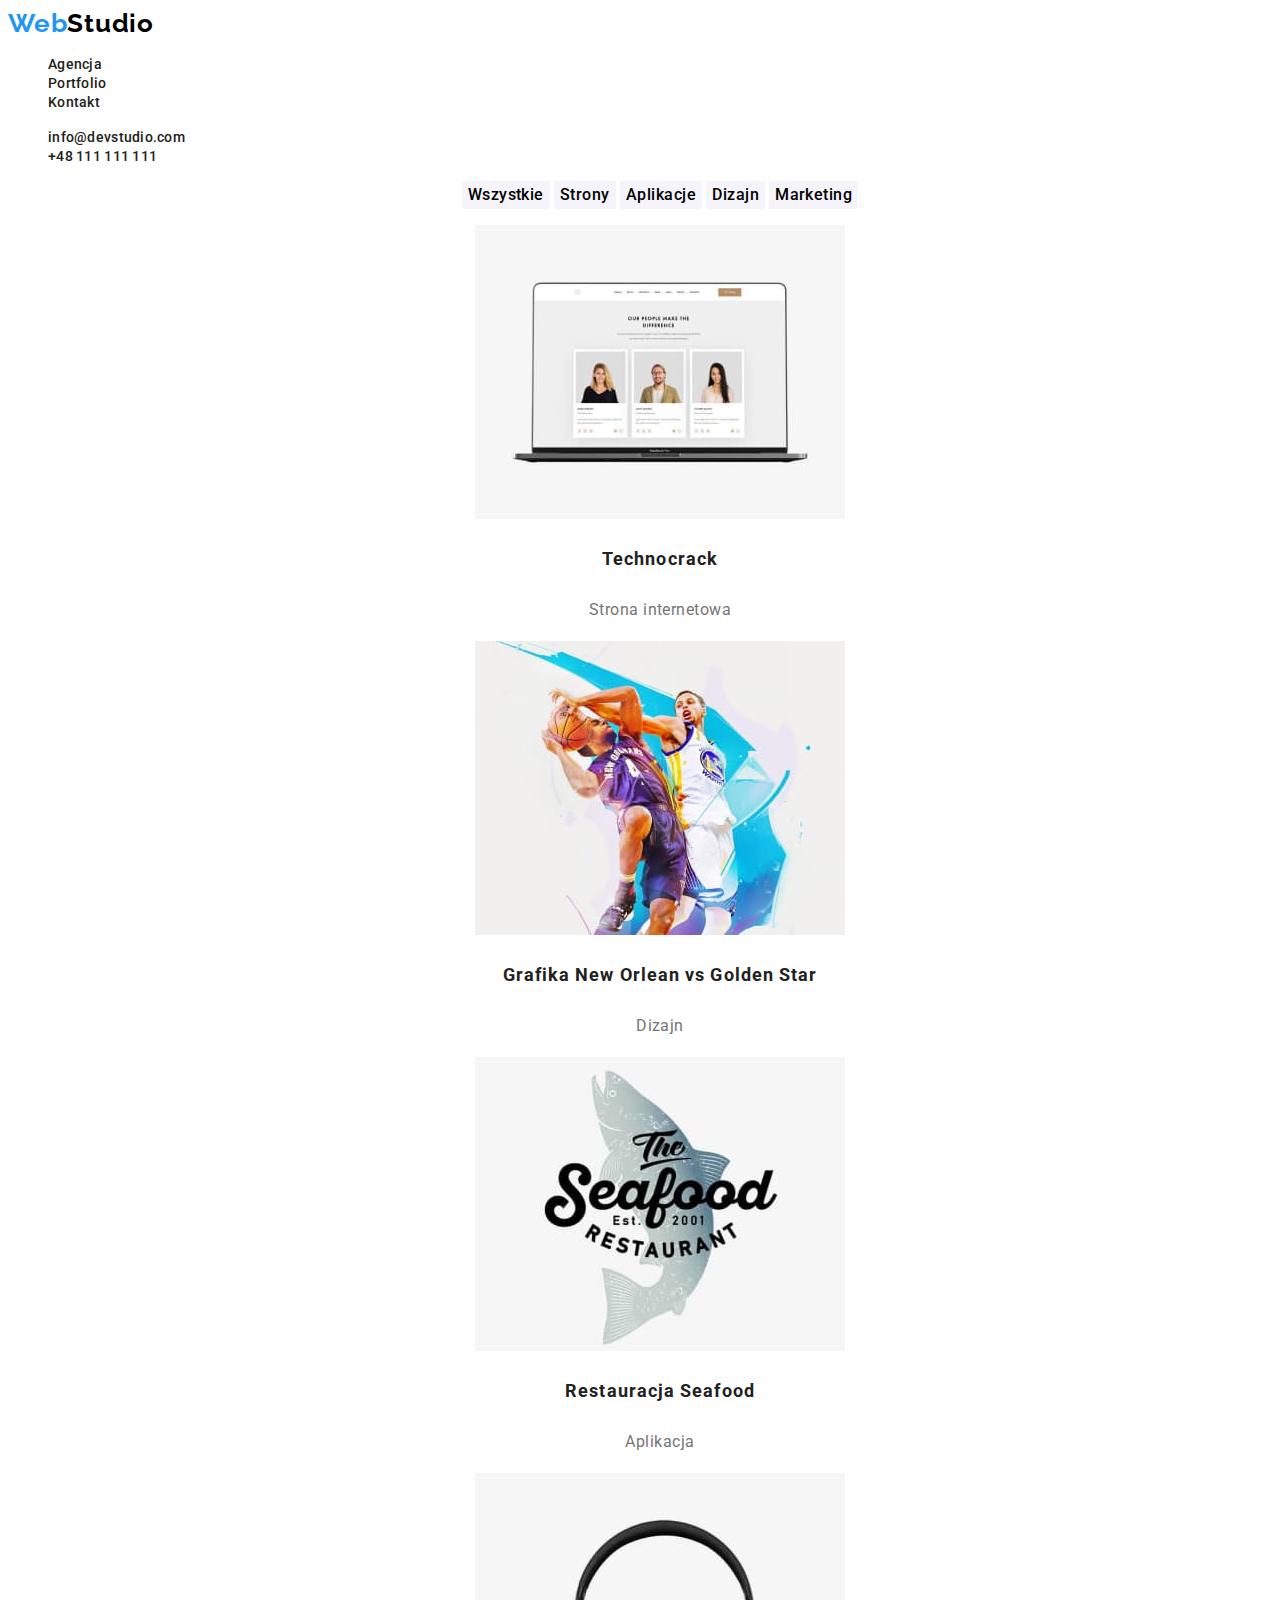
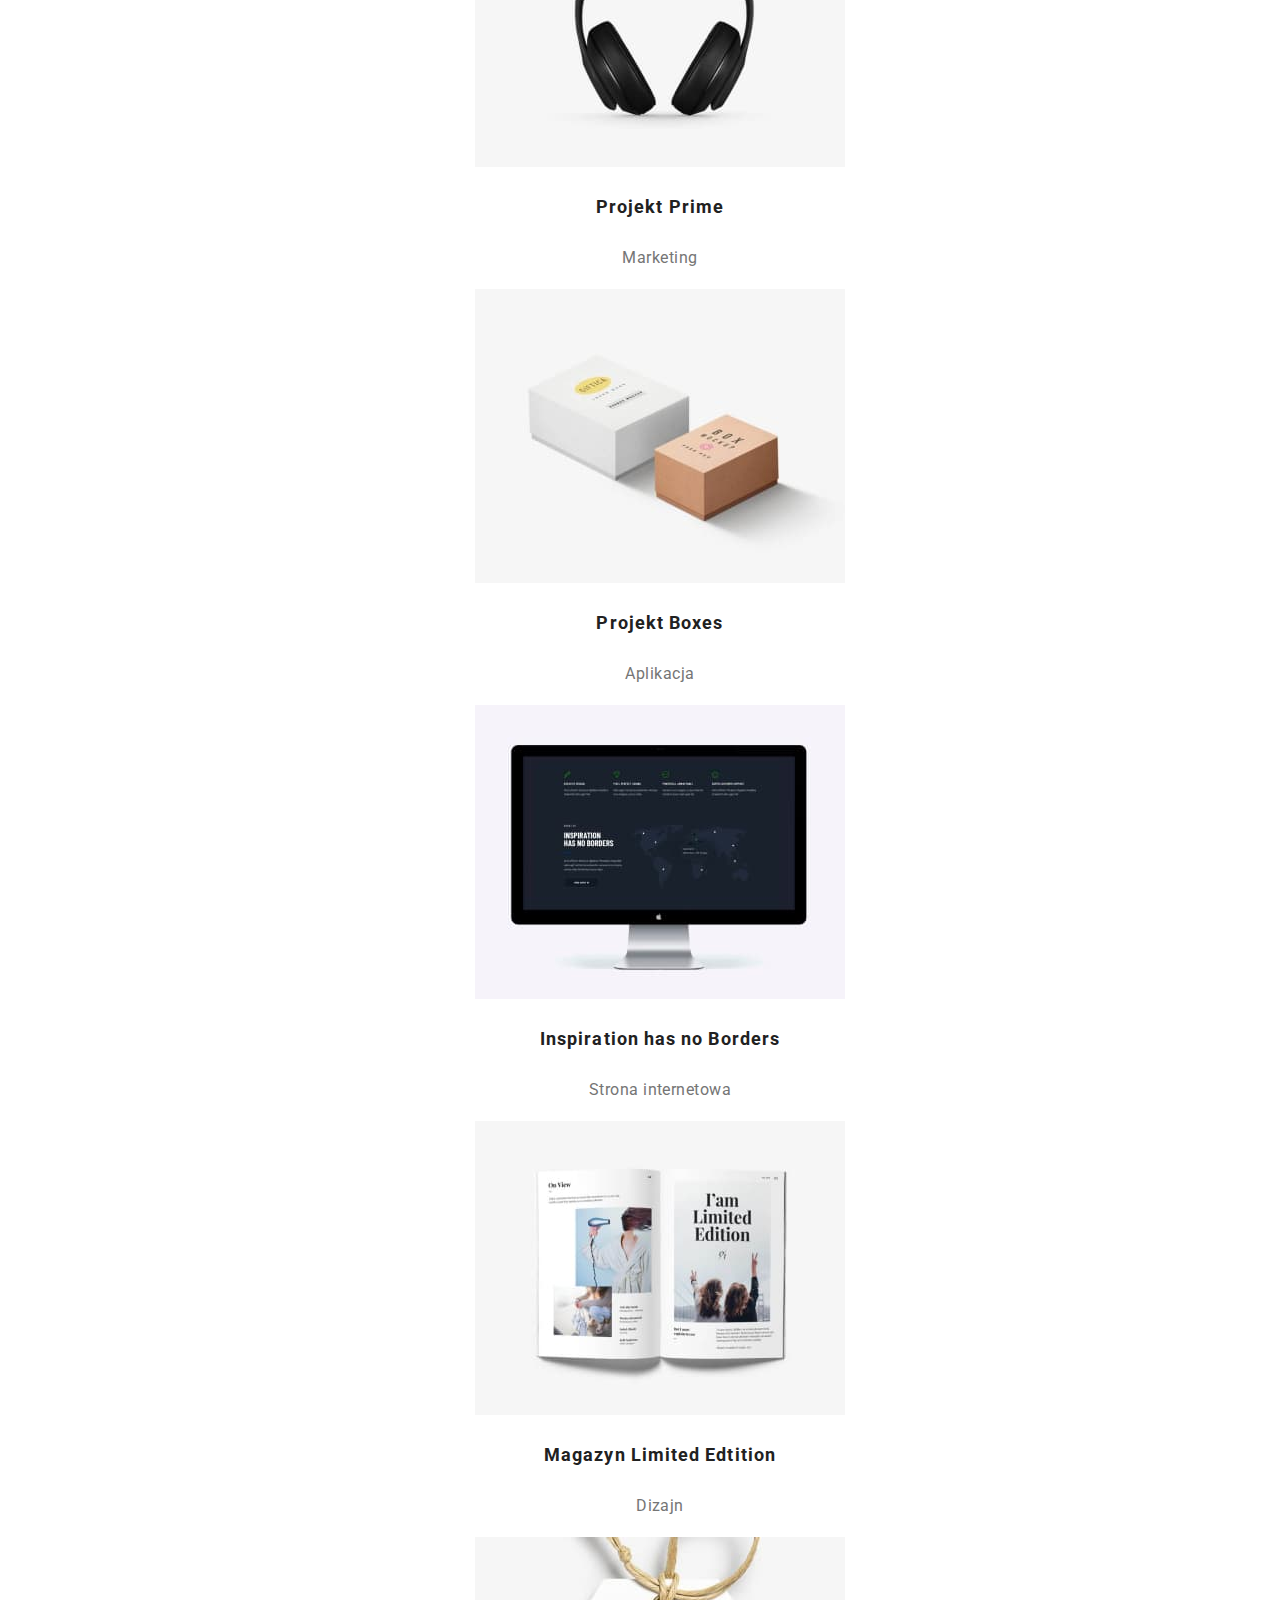
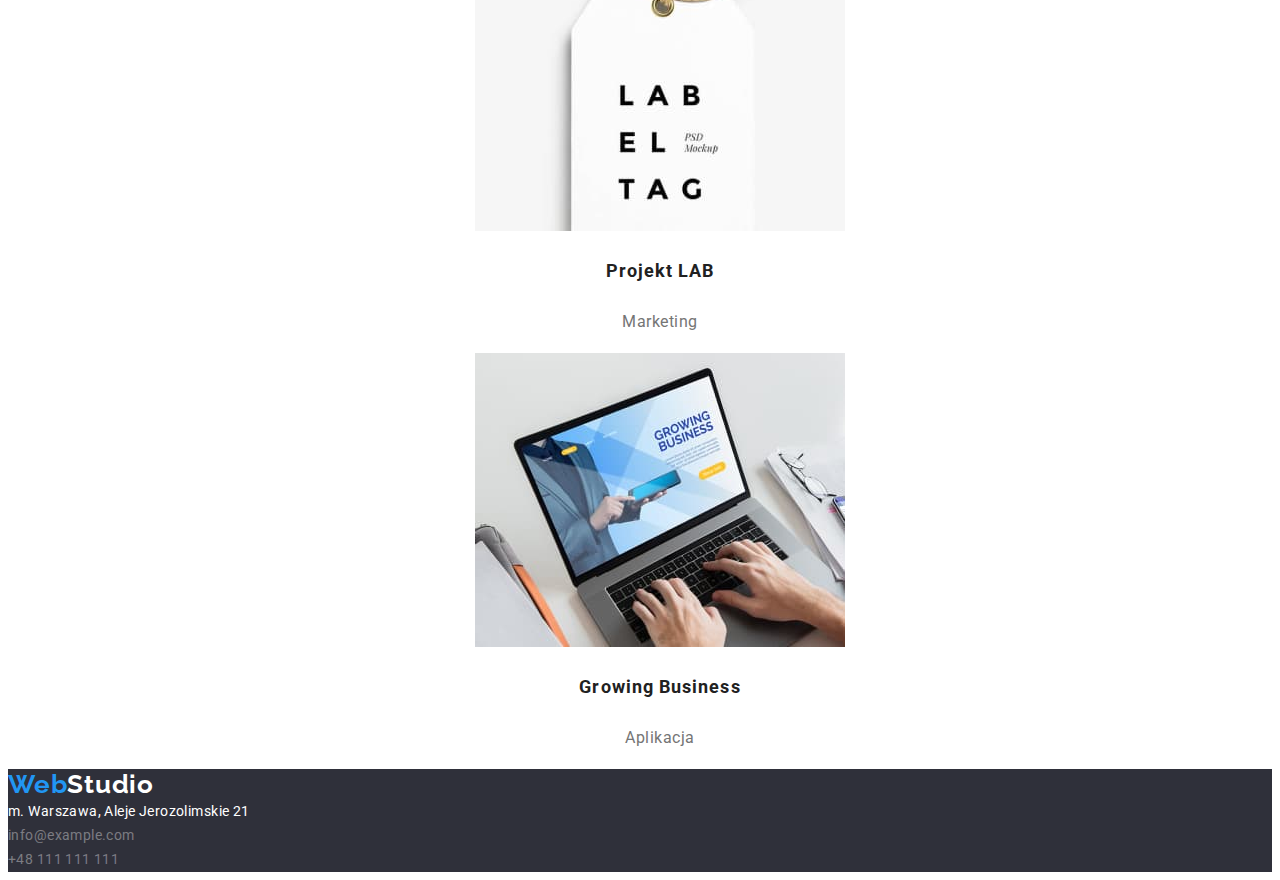
==== portfolio.html @ 960703ac "e" ====
<!DOCTYPE html>
<html lang="en">
  <head>
    <meta charset="UTF-8" />
    <meta http-equiv="X-UA-Compatible" content="IE=edge" />
    <meta name="viewport" content="width=device-width, initial-scale=1.0" />
    <link rel="preconnect" href="https://fonts.googleapis.com" />
    <link rel="preconnect" href="https://fonts.gstatic.com" crossorigin />
    <link
      href="https://fonts.googleapis.com/css2?family=Raleway:wght@700&family=Roboto:wght@400;500;700;900&display=swap"
      rel="stylesheet"
    />
    <link rel="stylesheet" href="css/styles.css" />
    <title>Portfolio</title>
  </head>
  <body>
    <header>
      <a href="index.html" class="logo"><span class="logo-blue">Web</span>Studio</a>
      <nav>
        <ul class="list">
          <li><a href="index.html" class="nav-link">Agencja</a></li>
          <li><a href="portfolio.html" class="nav-link">Portfolio</a></li>
          <li><a href="#" class="nav-link">Kontakt</a></li>
        </ul>
      </nav>
      <ul class="list">
        <li><a href="mailto:info@devstudio.com" class="nav-link">info@devstudio.com</a></li>
        <li><a href="tel:+48111111111" class="nav-link">+48 111 111 111</a></li>
      </ul>
    </header>

    <main>
      <!-- przyciski -->
      <div class="portfolio-elements">
        <ul class="list">
          <li>
            <button type="button" class="portfolio-button">Wszystkie</button>
            <button type="button" class="portfolio-button">Strony</button>
            <button type="button" class="portfolio-button">Aplikacje</button>
            <button type="button" class="portfolio-button">Dizajn</button>
            <button type="button" class="portfolio-button">Marketing</button>
          </li>
        </ul>
      </div>

      <!-- elementy portfolio -->
      <section class="portfolio-elements">
        <ul class="list">
          <li>
            <figure>
              <img
                src="images/portfolio/technocrack.jpg"
                alt="technocrack"
                width="370"
                height="294"
              />
              <figcaption>
                <h3 class="portfolio-project">Technocrack</h3>
                <span class="portfolio-description">Strona internetowa</span>
              </figcaption>
            </figure>
          </li>
          <li>
            <figure>
              <img
                src="images/portfolio/basketball.jpg"
                alt="gra w koszykówkę"
                width="370"
                height="294"
              />
              <figcaption>
                <h3 class="portfolio-project">Grafika New Orlean vs Golden Star</h3>
                <span class="portfolio-description">Dizajn</span>
              </figcaption>
            </figure>
          </li>
          <li>
            <figure>
              <img
                src="images/portfolio/seafood.jpg"
                alt="restauracja z owocami morza"
                width="370"
                height="294"
              />
              <figcaption>
                <h3 class="portfolio-project">Restauracja Seafood</h3>
                <span class="portfolio-description">Aplikacja</span>
              </figcaption>
            </figure>
          </li>
          <li>
            <figure>
              <img src="images/portfolio/headphones.jpg" alt="słuchawki" width="370" height="294" />
              <figcaption>
                <h3 class="portfolio-project">Projekt Prime</h3>
                <span class="portfolio-description">Marketing</span>
              </figcaption>
            </figure>
          </li>
          <li>
            <figure>
              <img src="images/portfolio/boxes.jpg" alt="pudełka" width="370" height="294" />
              <figcaption>
                <h3 class="portfolio-project">Projekt Boxes</h3>
                <span class="portfolio-description">Aplikacja</span>
              </figcaption>
            </figure>
          </li>
          <li>
            <figure>
              <img src="images/portfolio/monitor.jpg" alt="monitor" width="370" height="294" />
              <figcaption>
                <h3 class="portfolio-project">Inspiration has no Borders</h3>
                <span class="portfolio-description">Strona internetowa</span>
              </figcaption>
            </figure>
          </li>
          <li>
            <figure>
              <img src="images/portfolio/book.jpg" alt="książka" width="370" height="294" />
              <figcaption>
                <h3 class="portfolio-project">Magazyn Limited Edtition</h3>
                <span class="portfolio-description">Dizajn</span>
              </figcaption>
            </figure>
          </li>
          <li>
            <figure>
              <img src="images/portfolio/lab.jpg" alt="label tag" width="370" height="294" />
              <figcaption>
                <h3 class="portfolio-project">Projekt LAB</h3>
                <span class="portfolio-description">Marketing</span>
              </figcaption>
            </figure>
          </li>
          <li>
            <figure>
              <img src="images/portfolio/laptop.jpg" alt="laptop" width="370" height="294" />
              <figcaption>
                <h3 class="portfolio-project">Growing Business</h3>
                <span class="portfolio-description">Aplikacja</span>
              </figcaption>
            </figure>
          </li>
        </ul>
      </section>
    </main>

    <footer class="contact">
      <a href="index.html" class="logo logo-white"><span class="logo-blue">Web</span>Studio</a>
      <address class="address-info">
        m. Warszawa, Aleje Jerozolimskie 21<br />
        <a href="mailto:info@example.com" class="contact-page-link">info@example.com</a><br />
        <a href="tel:+48111111111" class="contact-page-link">+48 111 111 111</a>
      </address>
    </footer>
  </body>
</html>
---- css/styles.css ----
:root {
  --blue-text: #2196f3;
  --black-text: #000;
  --grey-text: #212121;
  --white: #fff;
  --light-grey: #757575;
  --dimmed-white: #ffffff60;
  --team-background-color: #f5f4fa;
  --darkGrey-background-color: #2f303a;
  --lightGrey-background-color: #e5e5e5;
}

body {
  font-family: 'Roboto', sans-serif;
  color: var(--grey-text);
}

/* logo */
.logo {
  font-family: Raleway;
  font-weight: 700;
  font-size: 26px;
  letter-spacing: 0.03em;
  line-height: 1.17;
  color: var(--black-text);
  text-decoration: none;
}

.logo-blue {
  color: var(--blue-text);
}

.logo-white {
  color: var(--white);
}

.nav-link {
  font-size: 14px;
  font-weight: 500;
  text-decoration: none;
  letter-spacing: 0.02em;
  line-height: 1.17;
  color: inherit;
}

.nav-link:hover,
.nav-link:focus {
  color: var(--blue-text);
}

/* title */
.title-description {
  color: var(--white);
  text-align: center;
  background-color: var(--darkGrey-background-color);
}

.title-text {
  text-transform: uppercase;
  font-weight: 900;
  font-size: 44px;
  line-height: 1.36;
  letter-spacing: 0.06em;
}

.title-button {
  font-family: 'Roboto', sans-serif;
  font-size: 16px;
  font-weight: 700;
  line-height: 1.875;
  letter-spacing: 0.06em;
  color: var(--white);
  background-color: var(--blue-text);
  border-style: none;
}

.title-button:hover {
  cursor: pointer;
}

/* advantages */
.advantages-title {
  font-size: 14px;
  font-weight: 700;
  letter-spacing: 0.03em;
  line-height: 1.17;
}

.advantages-desc {
  font-size: 14px;
  line-height: 1.71;
  letter-spacing: 0.03em;
  color: var(--light-grey);
}

/* what we do */
.what-we-do {
  text-align: center;
}

/* title page headers */
.heading {
  font-size: 36px;
  letter-spacing: 0.03em;
  line-height: 1.17;
}

/* team */
.team {
  text-align: center;
  background-color: var(--team-background-color);
}

.team-box {
  background-color: var(--white);
}

.team-employe {
  font-size: 16px;
  font-weight: 500;
  letter-spacing: 0.03em;
  line-height: 1.17;
}

.team-job {
  font-size: 16px;
  letter-spacing: 0.03em;
  line-height: 1.17;
  color: var(--light-grey);
}

/* portfolio */
.portfolio-elements {
  text-align: center;
}

/* portfolio buttons */
.portfolio-button {
  font-family: 'Roboto', sans-serif;
  font-size: 16px;
  font-weight: 500;
  line-height: 1.625;
  letter-spacing: 0.03em;
  border-style: none;
  background-color: var(--team-background-color);
}

.portfolio-button:hover {
  background-color: var(--blue-text);
  color: var(--white);
  cursor: pointer;
}

/* portfolio elements */
.portfolio-project {
  font-size: 18px;
  font-weight: 700;
  line-height: 2;
  letter-spacing: 0.06em;
}

.portfolio-description {
  font-size: 16px;
  line-height: 1.875;
  letter-spacing: 0.03em;
  color: var(--light-grey);
}

/* footer */
.contact {
  color: var(--white);
  background-color: var(--darkGrey-background-color);
}

.contact-page-link {
  color: var(--dimmed-white);
  text-decoration: none;
  font-size: 14px;
  line-height: 1.71;
  letter-spacing: 0.03em;
}

.address-info {
  font-style: normal;
  font-size: 14px;
  line-height: 1.71;
  letter-spacing: 0.03em;
}

.contact-page-link:hover,
.contact-page-link:focus {
  text-decoration: underline;
}

/* lists without styles */
.list {
  list-style-type: none;
}
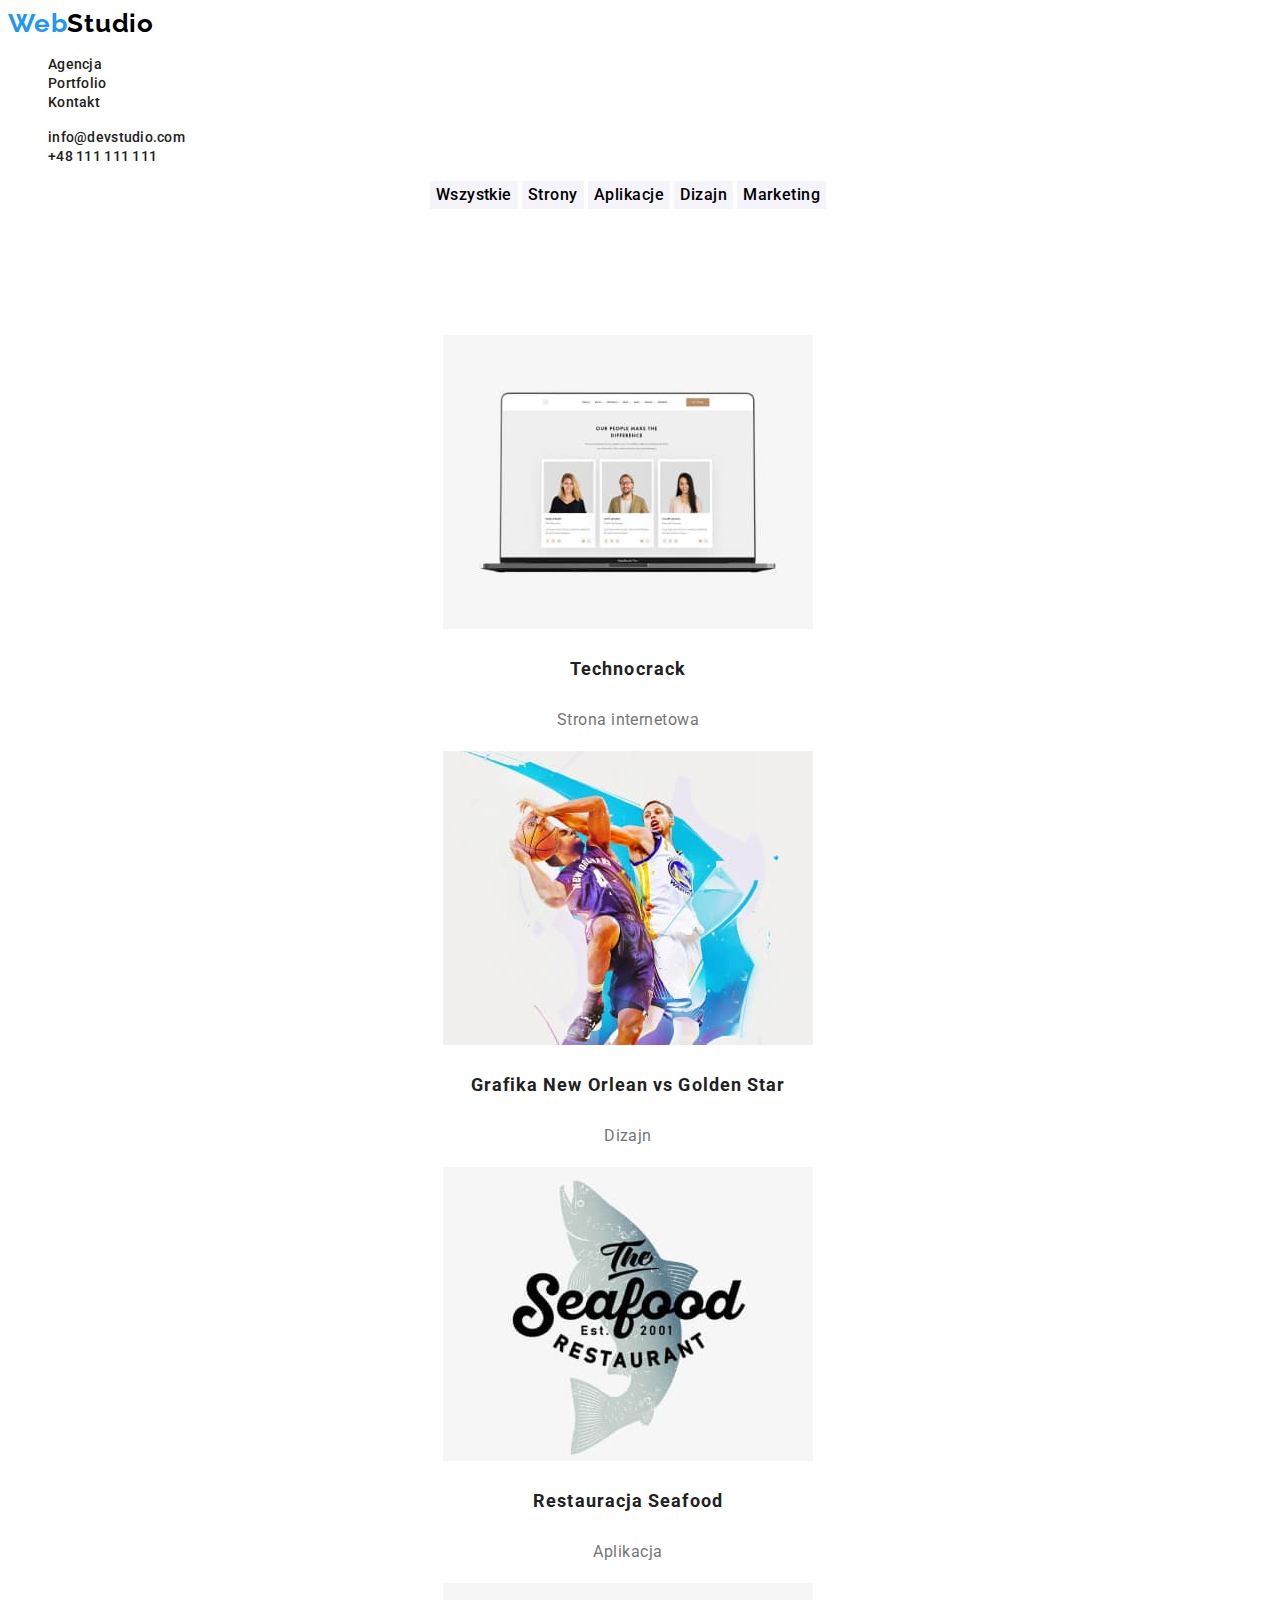
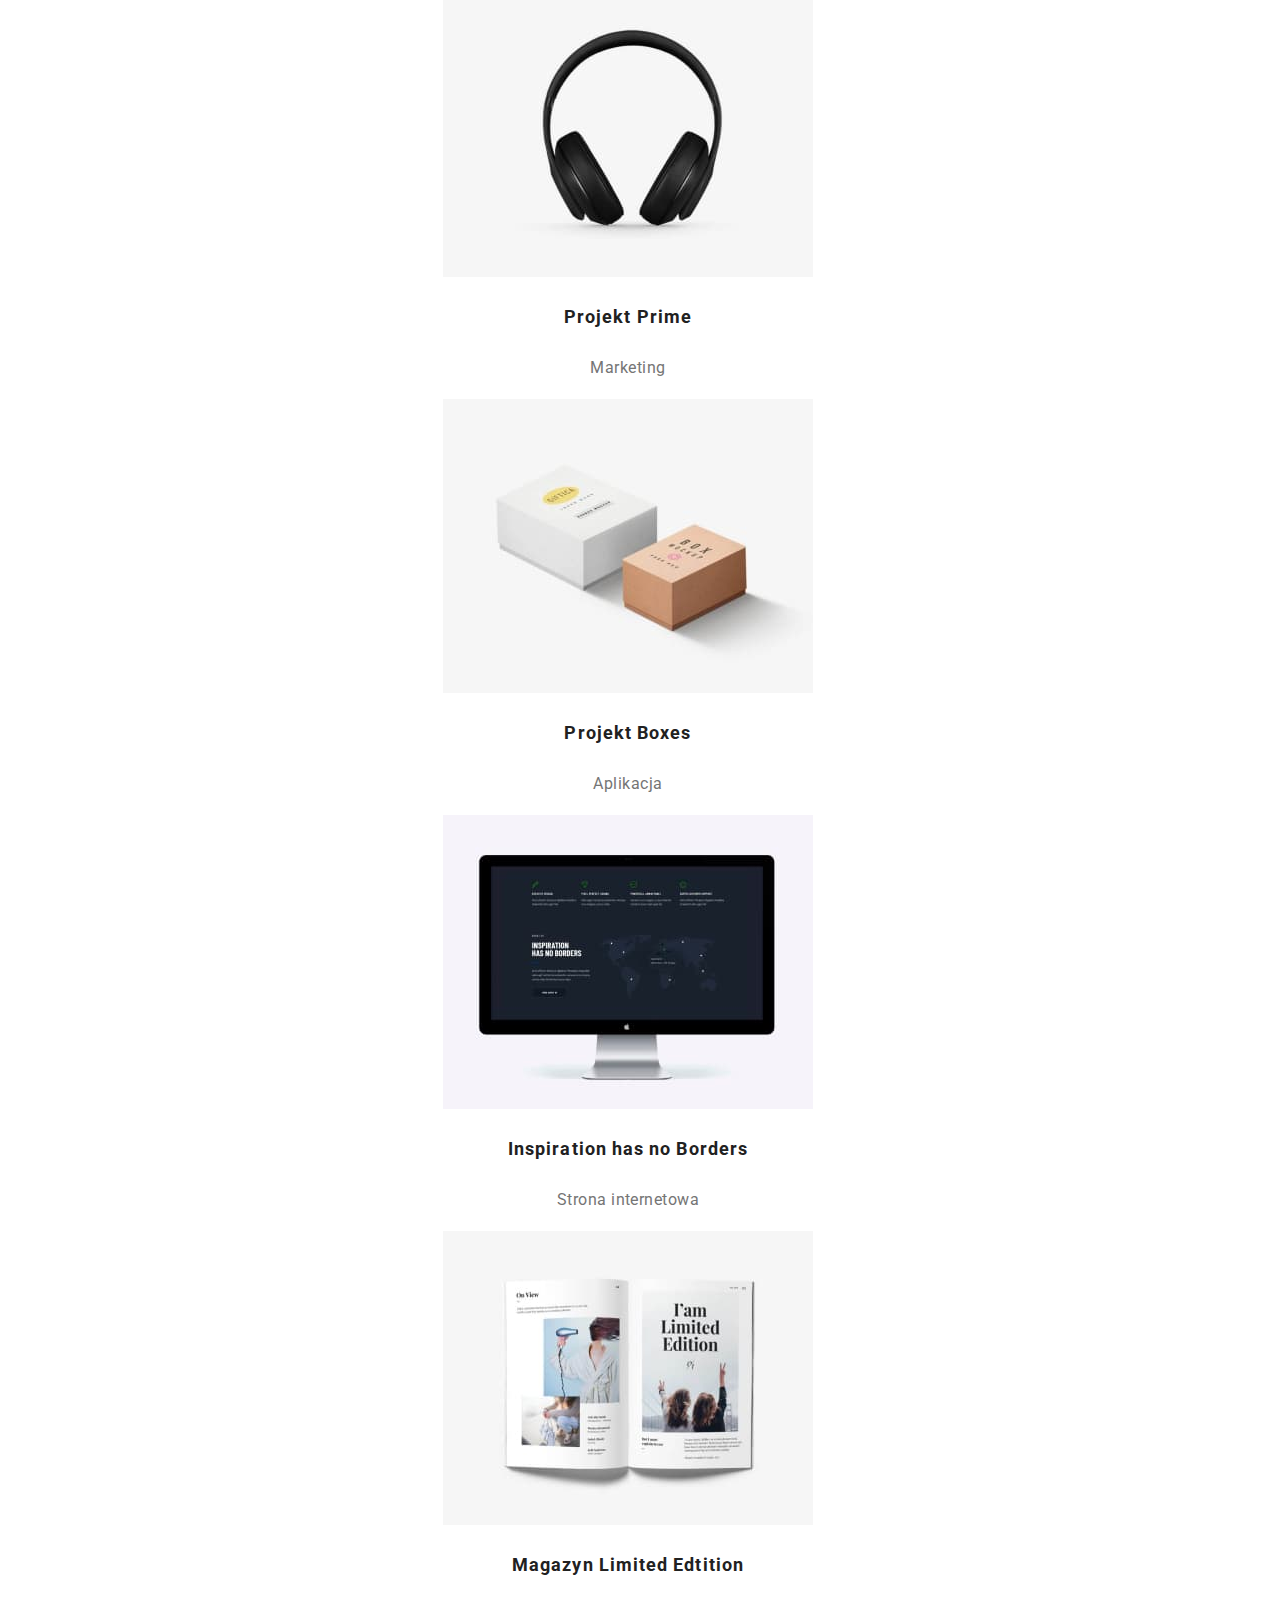
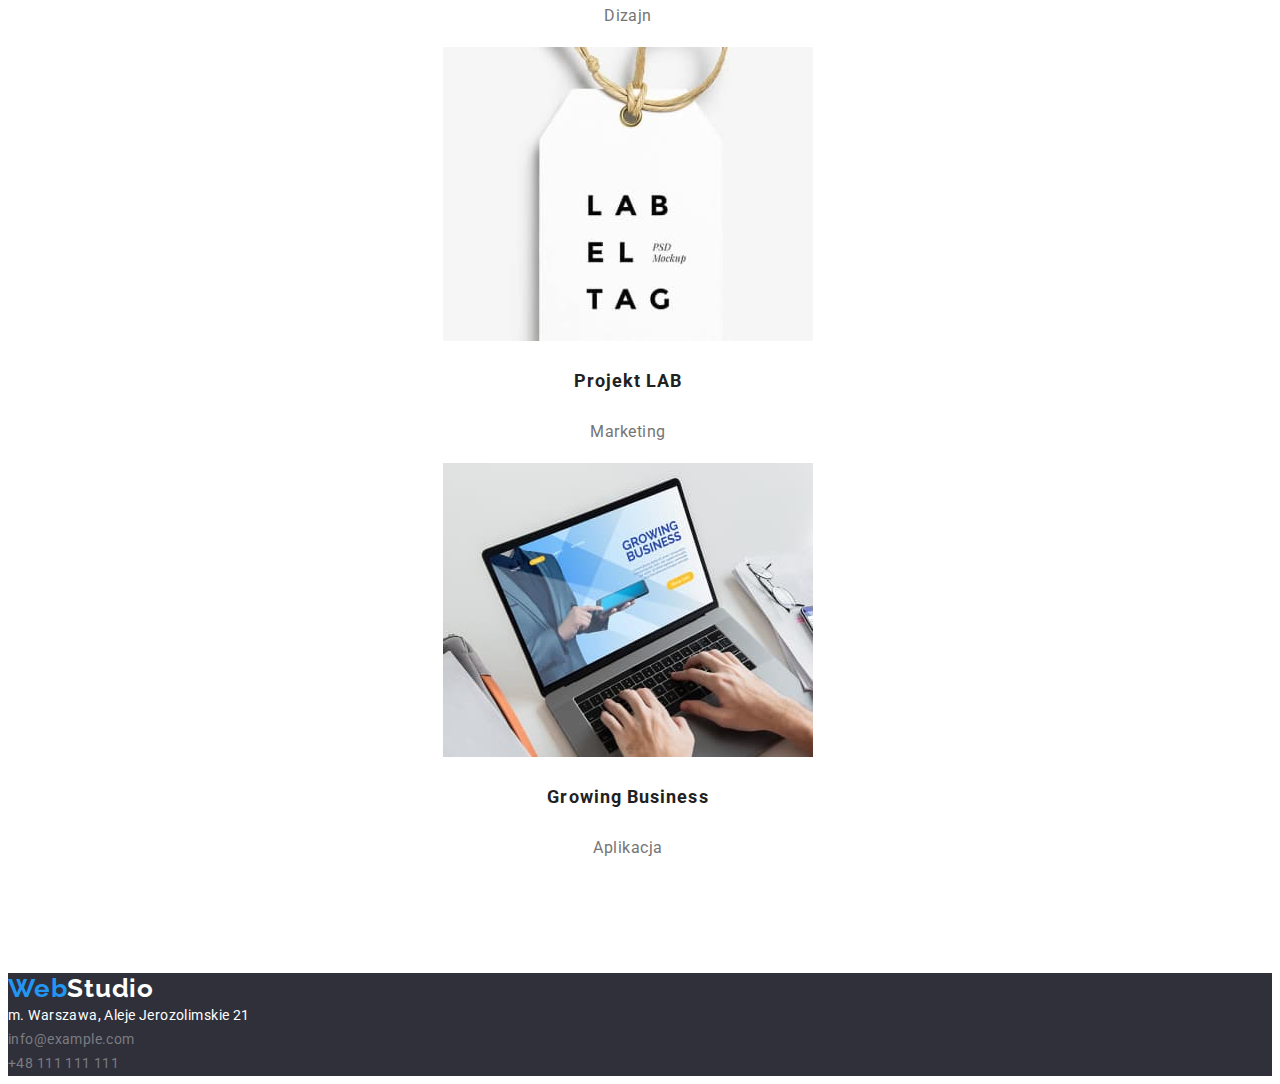
==== commit e76624ad: "dodano tagi i css section i container" ====
--- a/portfolio.html
+++ b/portfolio.html
@@ -10,28 +10,37 @@
       href="https://fonts.googleapis.com/css2?family=Raleway:wght@700&family=Roboto:wght@400;500;700;900&display=swap"
       rel="stylesheet"
     />
+    <link
+      rel="stylesheet"
+      href="https://cdnjs.cloudflare.com/ajax/libs/modern-normalize/1.1.0/modern-normalize.min.css"
+      integrity="sha512-wpPYUAdjBVSE4KJnH1VR1HeZfpl1ub8YT/NKx4PuQ5NmX2tKuGu6U/JRp5y+Y8XG2tV+wKQpNHVUX03MfMFn9Q=="
+      crossorigin="anonymous"
+      referrerpolicy="no-referrer"
+    />
     <link rel="stylesheet" href="css/styles.css" />
     <title>Portfolio</title>
   </head>
   <body>
     <header>
-      <a href="index.html" class="logo"><span class="logo-blue">Web</span>Studio</a>
-      <nav>
+      <div class="container">
+        <a href="index.html" class="logo"><span class="logo-blue">Web</span>Studio</a>
+        <nav>
+          <ul class="list">
+            <li><a href="index.html" class="nav-link">Agencja</a></li>
+            <li><a href="portfolio.html" class="nav-link">Portfolio</a></li>
+            <li><a href="#" class="nav-link">Kontakt</a></li>
+          </ul>
+        </nav>
         <ul class="list">
-          <li><a href="index.html" class="nav-link">Agencja</a></li>
-          <li><a href="portfolio.html" class="nav-link">Portfolio</a></li>
-          <li><a href="#" class="nav-link">Kontakt</a></li>
+          <li><a href="mailto:info@devstudio.com" class="nav-link">info@devstudio.com</a></li>
+          <li><a href="tel:+48111111111" class="nav-link">+48 111 111 111</a></li>
         </ul>
-      </nav>
-      <ul class="list">
-        <li><a href="mailto:info@devstudio.com" class="nav-link">info@devstudio.com</a></li>
-        <li><a href="tel:+48111111111" class="nav-link">+48 111 111 111</a></li>
-      </ul>
+      </div>
     </header>
 
     <main>
       <!-- przyciski -->
-      <div class="portfolio-elements">
+      <div class="portfolio-elements container">
         <ul class="list">
           <li>
             <button type="button" class="portfolio-button">Wszystkie</button>
@@ -44,115 +53,124 @@
       </div>
 
       <!-- elementy portfolio -->
-      <section class="portfolio-elements">
-        <ul class="list">
-          <li>
-            <figure>
-              <img
-                src="images/portfolio/technocrack.jpg"
-                alt="technocrack"
-                width="370"
-                height="294"
-              />
-              <figcaption>
-                <h3 class="portfolio-project">Technocrack</h3>
-                <span class="portfolio-description">Strona internetowa</span>
-              </figcaption>
-            </figure>
-          </li>
-          <li>
-            <figure>
-              <img
-                src="images/portfolio/basketball.jpg"
-                alt="gra w koszykówkę"
-                width="370"
-                height="294"
-              />
-              <figcaption>
-                <h3 class="portfolio-project">Grafika New Orlean vs Golden Star</h3>
-                <span class="portfolio-description">Dizajn</span>
-              </figcaption>
-            </figure>
-          </li>
-          <li>
-            <figure>
-              <img
-                src="images/portfolio/seafood.jpg"
-                alt="restauracja z owocami morza"
-                width="370"
-                height="294"
-              />
-              <figcaption>
-                <h3 class="portfolio-project">Restauracja Seafood</h3>
-                <span class="portfolio-description">Aplikacja</span>
-              </figcaption>
-            </figure>
-          </li>
-          <li>
-            <figure>
-              <img src="images/portfolio/headphones.jpg" alt="słuchawki" width="370" height="294" />
-              <figcaption>
-                <h3 class="portfolio-project">Projekt Prime</h3>
-                <span class="portfolio-description">Marketing</span>
-              </figcaption>
-            </figure>
-          </li>
-          <li>
-            <figure>
-              <img src="images/portfolio/boxes.jpg" alt="pudełka" width="370" height="294" />
-              <figcaption>
-                <h3 class="portfolio-project">Projekt Boxes</h3>
-                <span class="portfolio-description">Aplikacja</span>
-              </figcaption>
-            </figure>
-          </li>
-          <li>
-            <figure>
-              <img src="images/portfolio/monitor.jpg" alt="monitor" width="370" height="294" />
-              <figcaption>
-                <h3 class="portfolio-project">Inspiration has no Borders</h3>
-                <span class="portfolio-description">Strona internetowa</span>
-              </figcaption>
-            </figure>
-          </li>
-          <li>
-            <figure>
-              <img src="images/portfolio/book.jpg" alt="książka" width="370" height="294" />
-              <figcaption>
-                <h3 class="portfolio-project">Magazyn Limited Edtition</h3>
-                <span class="portfolio-description">Dizajn</span>
-              </figcaption>
-            </figure>
-          </li>
-          <li>
-            <figure>
-              <img src="images/portfolio/lab.jpg" alt="label tag" width="370" height="294" />
-              <figcaption>
-                <h3 class="portfolio-project">Projekt LAB</h3>
-                <span class="portfolio-description">Marketing</span>
-              </figcaption>
-            </figure>
-          </li>
-          <li>
-            <figure>
-              <img src="images/portfolio/laptop.jpg" alt="laptop" width="370" height="294" />
-              <figcaption>
-                <h3 class="portfolio-project">Growing Business</h3>
-                <span class="portfolio-description">Aplikacja</span>
-              </figcaption>
-            </figure>
-          </li>
-        </ul>
+      <section class="portfolio-elements section">
+        <div class="container">
+          <ul class="list">
+            <li>
+              <figure>
+                <img
+                  src="images/portfolio/technocrack.jpg"
+                  alt="technocrack"
+                  width="370"
+                  height="294"
+                />
+                <figcaption>
+                  <h3 class="portfolio-project">Technocrack</h3>
+                  <span class="portfolio-description">Strona internetowa</span>
+                </figcaption>
+              </figure>
+            </li>
+            <li>
+              <figure>
+                <img
+                  src="images/portfolio/basketball.jpg"
+                  alt="gra w koszykówkę"
+                  width="370"
+                  height="294"
+                />
+                <figcaption>
+                  <h3 class="portfolio-project">Grafika New Orlean vs Golden Star</h3>
+                  <span class="portfolio-description">Dizajn</span>
+                </figcaption>
+              </figure>
+            </li>
+            <li>
+              <figure>
+                <img
+                  src="images/portfolio/seafood.jpg"
+                  alt="restauracja z owocami morza"
+                  width="370"
+                  height="294"
+                />
+                <figcaption>
+                  <h3 class="portfolio-project">Restauracja Seafood</h3>
+                  <span class="portfolio-description">Aplikacja</span>
+                </figcaption>
+              </figure>
+            </li>
+            <li>
+              <figure>
+                <img
+                  src="images/portfolio/headphones.jpg"
+                  alt="słuchawki"
+                  width="370"
+                  height="294"
+                />
+                <figcaption>
+                  <h3 class="portfolio-project">Projekt Prime</h3>
+                  <span class="portfolio-description">Marketing</span>
+                </figcaption>
+              </figure>
+            </li>
+            <li>
+              <figure>
+                <img src="images/portfolio/boxes.jpg" alt="pudełka" width="370" height="294" />
+                <figcaption>
+                  <h3 class="portfolio-project">Projekt Boxes</h3>
+                  <span class="portfolio-description">Aplikacja</span>
+                </figcaption>
+              </figure>
+            </li>
+            <li>
+              <figure>
+                <img src="images/portfolio/monitor.jpg" alt="monitor" width="370" height="294" />
+                <figcaption>
+                  <h3 class="portfolio-project">Inspiration has no Borders</h3>
+                  <span class="portfolio-description">Strona internetowa</span>
+                </figcaption>
+              </figure>
+            </li>
+            <li>
+              <figure>
+                <img src="images/portfolio/book.jpg" alt="książka" width="370" height="294" />
+                <figcaption>
+                  <h3 class="portfolio-project">Magazyn Limited Edtition</h3>
+                  <span class="portfolio-description">Dizajn</span>
+                </figcaption>
+              </figure>
+            </li>
+            <li>
+              <figure>
+                <img src="images/portfolio/lab.jpg" alt="label tag" width="370" height="294" />
+                <figcaption>
+                  <h3 class="portfolio-project">Projekt LAB</h3>
+                  <span class="portfolio-description">Marketing</span>
+                </figcaption>
+              </figure>
+            </li>
+            <li>
+              <figure>
+                <img src="images/portfolio/laptop.jpg" alt="laptop" width="370" height="294" />
+                <figcaption>
+                  <h3 class="portfolio-project">Growing Business</h3>
+                  <span class="portfolio-description">Aplikacja</span>
+                </figcaption>
+              </figure>
+            </li>
+          </ul>
+        </div>
       </section>
     </main>
 
     <footer class="contact">
-      <a href="index.html" class="logo logo-white"><span class="logo-blue">Web</span>Studio</a>
-      <address class="address-info">
-        m. Warszawa, Aleje Jerozolimskie 21<br />
-        <a href="mailto:info@example.com" class="contact-page-link">info@example.com</a><br />
-        <a href="tel:+48111111111" class="contact-page-link">+48 111 111 111</a>
-      </address>
+      <div class="container">
+        <a href="index.html" class="logo logo-white"><span class="logo-blue">Web</span>Studio</a>
+        <address class="address-info">
+          m. Warszawa, Aleje Jerozolimskie 21<br />
+          <a href="mailto:info@example.com" class="contact-page-link">info@example.com</a><br />
+          <a href="tel:+48111111111" class="contact-page-link">+48 111 111 111</a>
+        </address>
+      </div>
     </footer>
   </body>
 </html>
--- a/css/styles.css
+++ b/css/styles.css
@@ -15,6 +15,15 @@
   color: var(--grey-text);
 }
 
+.section {
+  padding-top: 94px;
+  padding-bottom: 94px;
+}
+
+.container {
+  width: 1200px;
+}
+
 /* logo */
 .logo {
   font-family: Raleway;
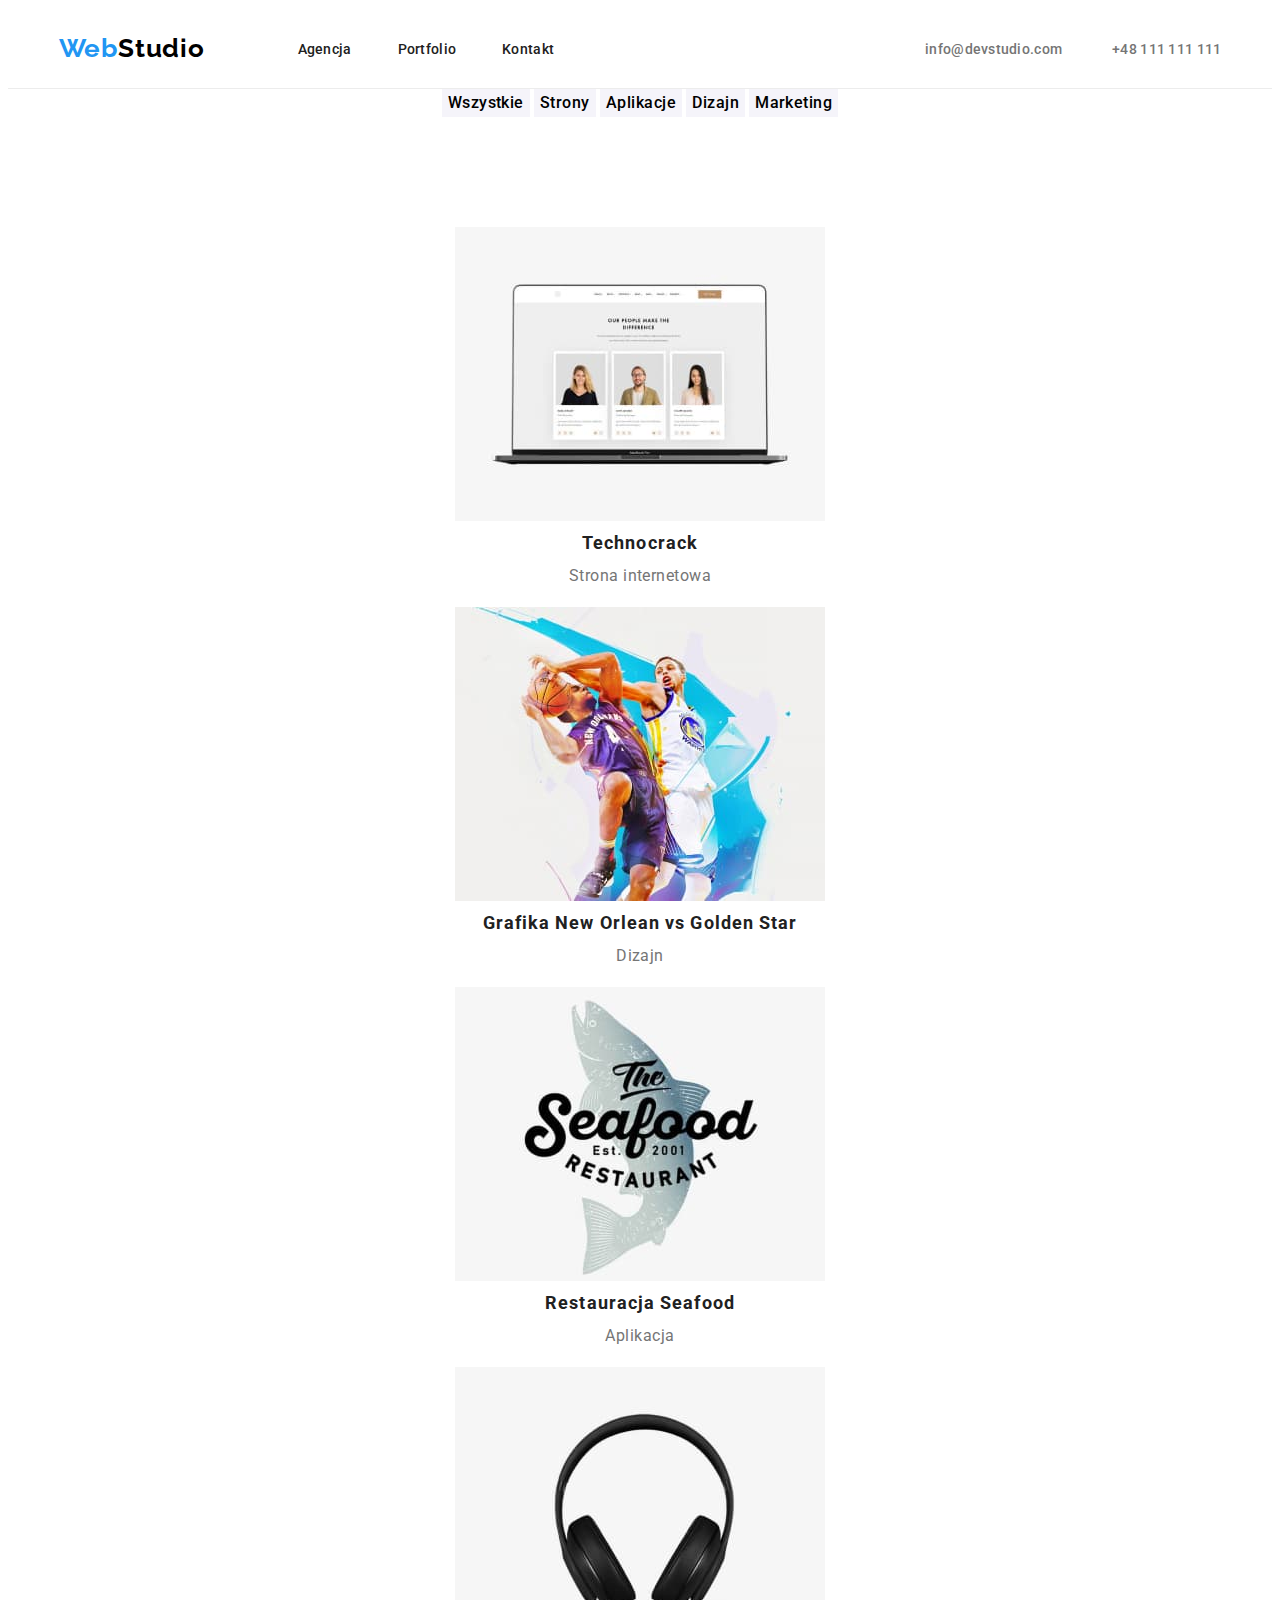
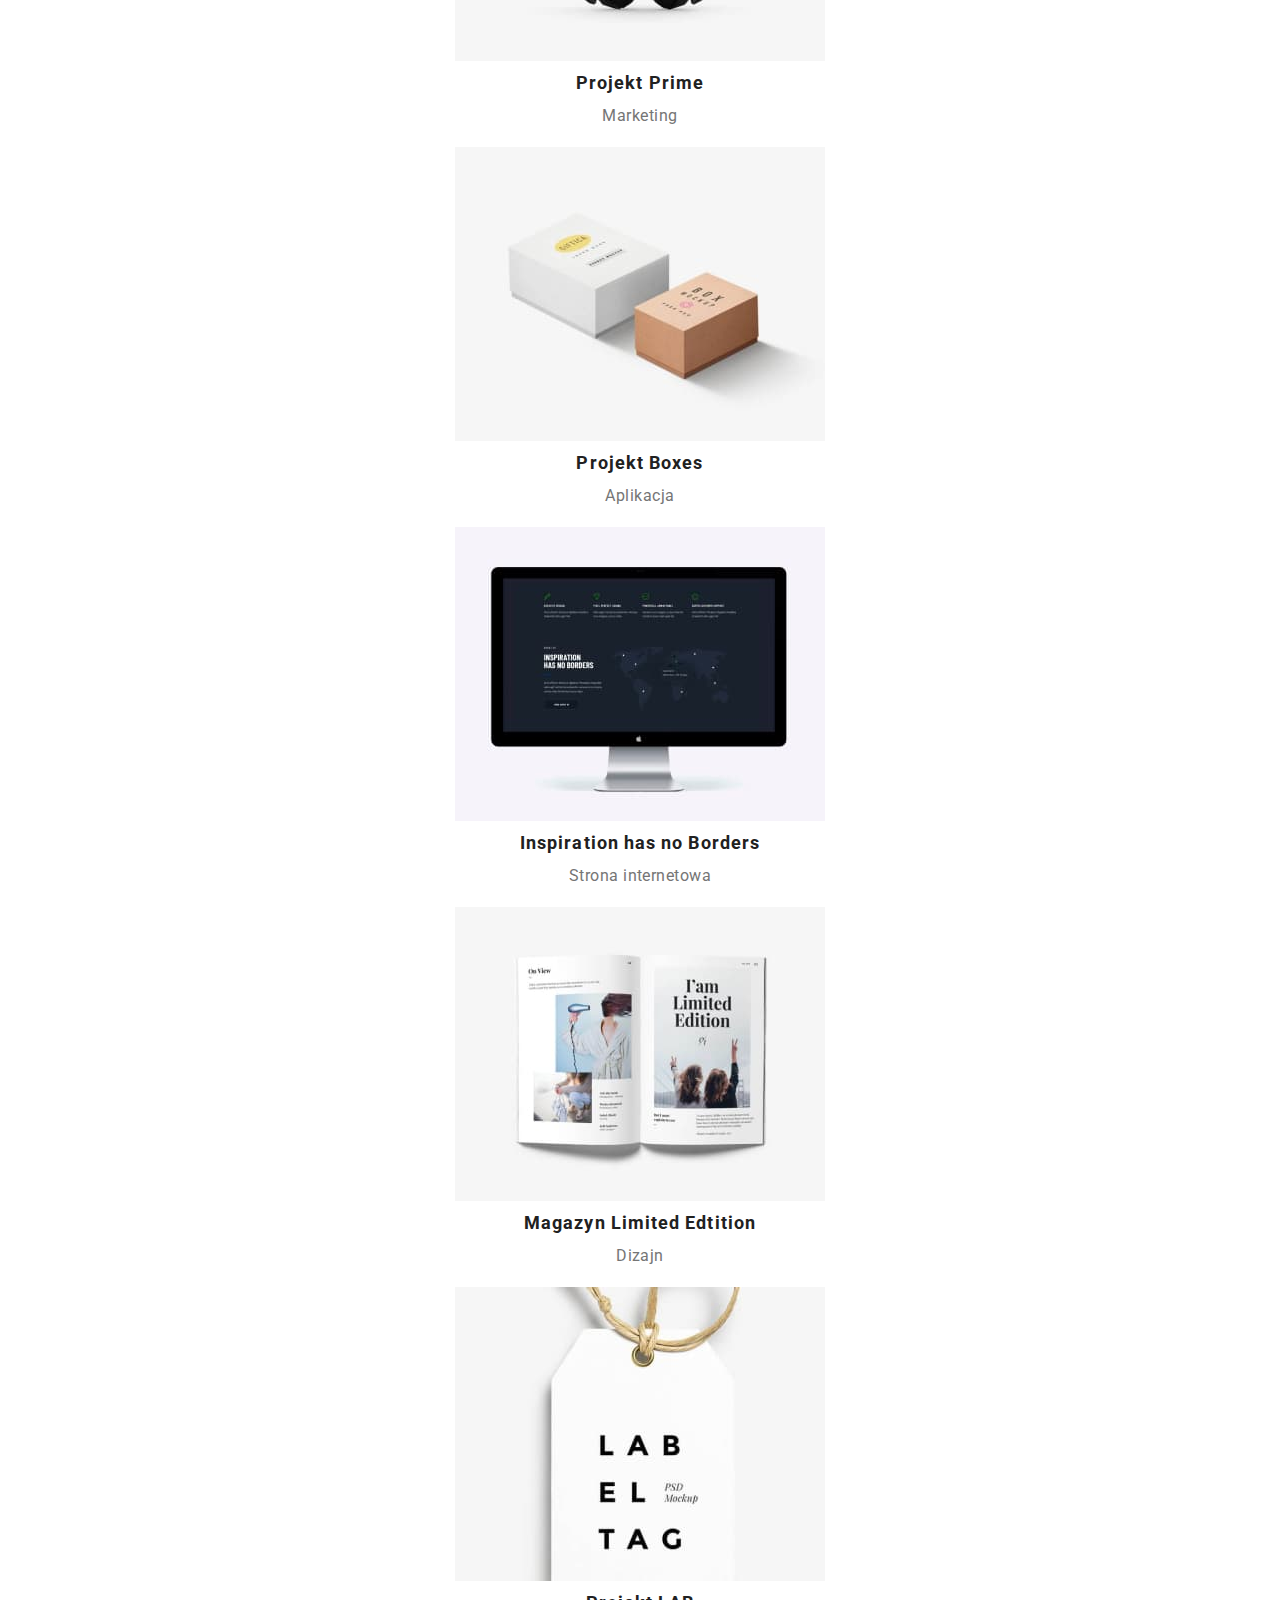
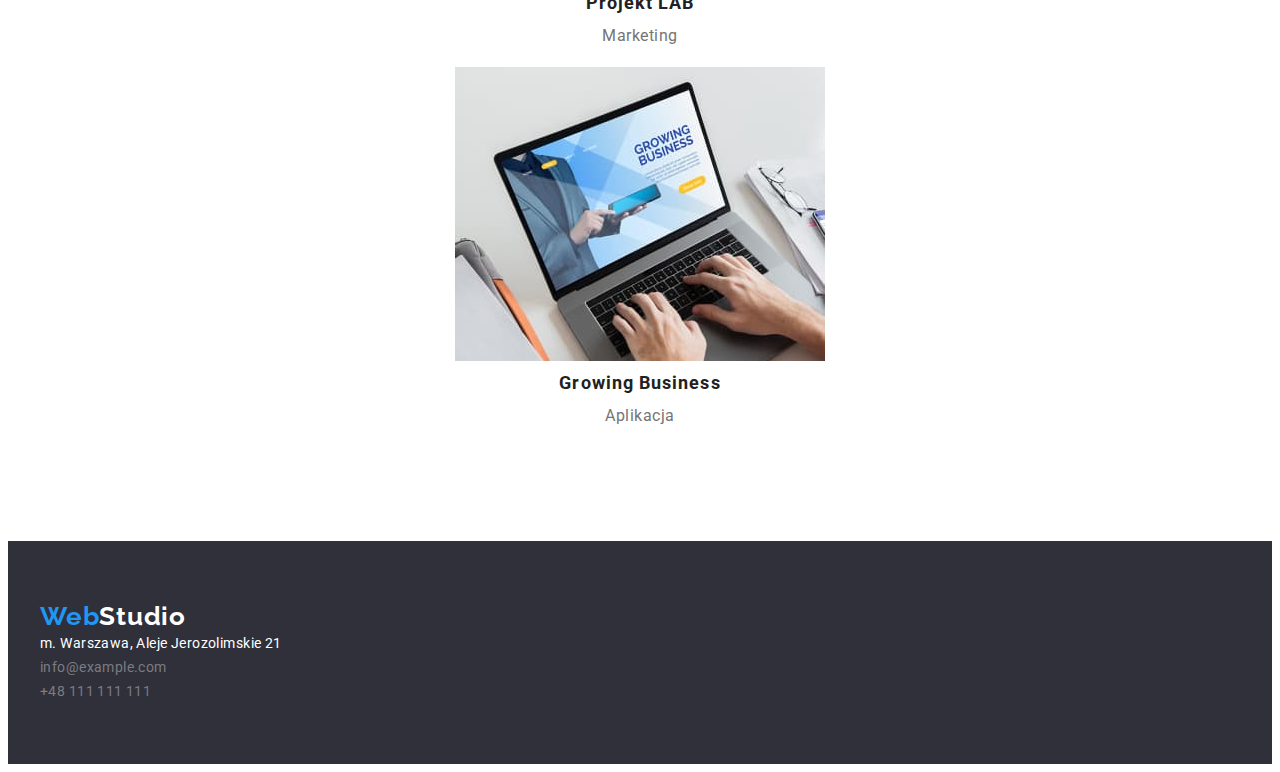
==== commit 1ec1e98e: "zrobiono header w portfolio" ====
--- a/portfolio.html
+++ b/portfolio.html
@@ -21,40 +21,44 @@
     <title>Portfolio</title>
   </head>
   <body>
-    <header>
-      <div class="container">
+    <header class="header-border">
+      <div class="container header-nav">
         <a href="index.html" class="logo"><span class="logo-blue">Web</span>Studio</a>
         <nav>
-          <ul class="list">
+          <ul class="list nav-list">
             <li><a href="index.html" class="nav-link">Agencja</a></li>
             <li><a href="portfolio.html" class="nav-link">Portfolio</a></li>
             <li><a href="#" class="nav-link">Kontakt</a></li>
           </ul>
         </nav>
-        <ul class="list">
-          <li><a href="mailto:info@devstudio.com" class="nav-link">info@devstudio.com</a></li>
-          <li><a href="tel:+48111111111" class="nav-link">+48 111 111 111</a></li>
+        <ul class="list header-contact">
+          <li>
+            <a href="mailto:info@devstudio.com" class="nav-link">info@devstudio.com</a>
+          </li>
+          <li>
+            <a href="tel:+48111111111" class="nav-link">+48 111 111 111</a>
+          </li>
         </ul>
       </div>
     </header>
 
     <main>
-      <!-- przyciski -->
-      <div class="portfolio-elements container">
-        <ul class="list">
-          <li>
-            <button type="button" class="portfolio-button">Wszystkie</button>
-            <button type="button" class="portfolio-button">Strony</button>
-            <button type="button" class="portfolio-button">Aplikacje</button>
-            <button type="button" class="portfolio-button">Dizajn</button>
-            <button type="button" class="portfolio-button">Marketing</button>
-          </li>
-        </ul>
-      </div>
+      <div class="container">
+        <!-- przyciski -->
+        <div class="portfolio-elements">
+          <ul class="list">
+            <li>
+              <button type="button" class="portfolio-button">Wszystkie</button>
+              <button type="button" class="portfolio-button">Strony</button>
+              <button type="button" class="portfolio-button">Aplikacje</button>
+              <button type="button" class="portfolio-button">Dizajn</button>
+              <button type="button" class="portfolio-button">Marketing</button>
+            </li>
+          </ul>
+        </div>
 
-      <!-- elementy portfolio -->
-      <section class="portfolio-elements section">
-        <div class="container">
+        <!-- elementy portfolio -->
+        <section class="portfolio-elements section">
           <ul class="list">
             <li>
               <figure>
@@ -158,8 +162,8 @@
               </figure>
             </li>
           </ul>
-        </div>
-      </section>
+        </section>
+      </div>
     </main>
 
     <footer class="contact">
--- a/css/styles.css
+++ b/css/styles.css
@@ -8,6 +8,7 @@
   --team-background-color: #f5f4fa;
   --darkGrey-background-color: #2f303a;
   --lightGrey-background-color: #e5e5e5;
+  --headerBorder: #ececec;
 }
 
 body {
@@ -15,6 +16,15 @@
   color: var(--grey-text);
 }
 
+h1,
+h2,
+h3,
+ul,
+p {
+  margin: 0;
+  padding: 0;
+}
+
 .section {
   padding-top: 94px;
   padding-bottom: 94px;
@@ -22,6 +32,37 @@
 
 .container {
   width: 1200px;
+  margin-left: auto;
+  margin-right: auto;
+}
+
+.header-border {
+  border-bottom: 1px solid var(--headerBorder);
+}
+
+.header-nav {
+  display: flex;
+  align-items: center;
+  justify-content: center;
+  padding: 25px 0;
+}
+
+.nav-list {
+  display: flex;
+}
+
+.nav-list > li:not(:last-child) {
+  margin-right: 46px;
+}
+
+.header-contact {
+  display: flex;
+  justify-content: space-between;
+  margin-left: 371px;
+}
+
+.header-contact > li:not(:last-child) {
+  margin-right: 50px;
 }
 
 /* logo */
@@ -33,6 +74,9 @@
   line-height: 1.17;
   color: var(--black-text);
   text-decoration: none;
+
+  /* hw03 */
+  margin-right: 93px;
 }
 
 .logo-blue {
@@ -52,6 +96,10 @@
   color: inherit;
 }
 
+.header-contact .nav-link {
+  color: var(--light-grey);
+}
+
 .nav-link:hover,
 .nav-link:focus {
   color: var(--blue-text);
@@ -62,6 +110,10 @@
   color: var(--white);
   text-align: center;
   background-color: var(--darkGrey-background-color);
+}
+
+.title-description > div {
+  padding: 106px 0;
 }
 
 .title-text {
@@ -70,6 +122,12 @@
   font-size: 44px;
   line-height: 1.36;
   letter-spacing: 0.06em;
+
+  /* hw-03 */
+  width: 696px;
+  margin-left: auto;
+  margin-right: auto;
+  margin-bottom: 30px;
 }
 
 .title-button {
@@ -81,6 +139,11 @@
   color: var(--white);
   background-color: var(--blue-text);
   border-style: none;
+
+  /* hw-03 */
+  padding: 10px 41px;
+  border-radius: 4px;
+  box-shadow: 0px 4px 4px rgba(0, 0, 0, 0.15);
 }
 
 .title-button:hover {
@@ -88,6 +151,15 @@
 }
 
 /* advantages */
+.section-special {
+  padding-top: 94px;
+}
+
+.advantages-main {
+  display: flex;
+  gap: 30px;
+}
+
 .advantages-title {
   font-size: 14px;
   font-weight: 700;
@@ -100,9 +172,17 @@
   line-height: 1.71;
   letter-spacing: 0.03em;
   color: var(--light-grey);
+
+  /* hw-03 */
+  width: 270px;
 }
 
 /* what we do */
+.what-we-do-images-list {
+  display: flex;
+  gap: 30px;
+}
+
 .what-we-do {
   text-align: center;
 }
@@ -112,9 +192,18 @@
   font-size: 36px;
   letter-spacing: 0.03em;
   line-height: 1.17;
+
+  /* hw-03 */
+  margin-bottom: 50px;
 }
 
 /* team */
+.team-list {
+  display: flex;
+  justify-content: center;
+  gap: 30px;
+}
+
 .team {
   text-align: center;
   background-color: var(--team-background-color);
@@ -122,6 +211,10 @@
 
 .team-box {
   background-color: var(--white);
+  box-shadow: 0px 1px 3px rgba(0, 0, 0, 0.12), 0px 1px 1px rgba(0, 0, 0, 0.14),
+    0px 2px 1px rgba(0, 0, 0, 0.2);
+  border-radius: 0px 0px 4px 4px;
+  margin: 0px;
 }
 
 .team-employe {
@@ -129,6 +222,10 @@
   font-weight: 500;
   letter-spacing: 0.03em;
   line-height: 1.17;
+
+  /* hw-03 */
+  padding-top: 30px;
+  padding-bottom: 10px;
 }
 
 .team-job {
@@ -136,6 +233,9 @@
   letter-spacing: 0.03em;
   line-height: 1.17;
   color: var(--light-grey);
+
+  /* hw-03 */
+  padding-bottom: 30px;
 }
 
 /* portfolio */
@@ -176,6 +276,10 @@
 }
 
 /* footer */
+.contact .container {
+  padding: 60px 0px;
+}
+
 .contact {
   color: var(--white);
   background-color: var(--darkGrey-background-color);
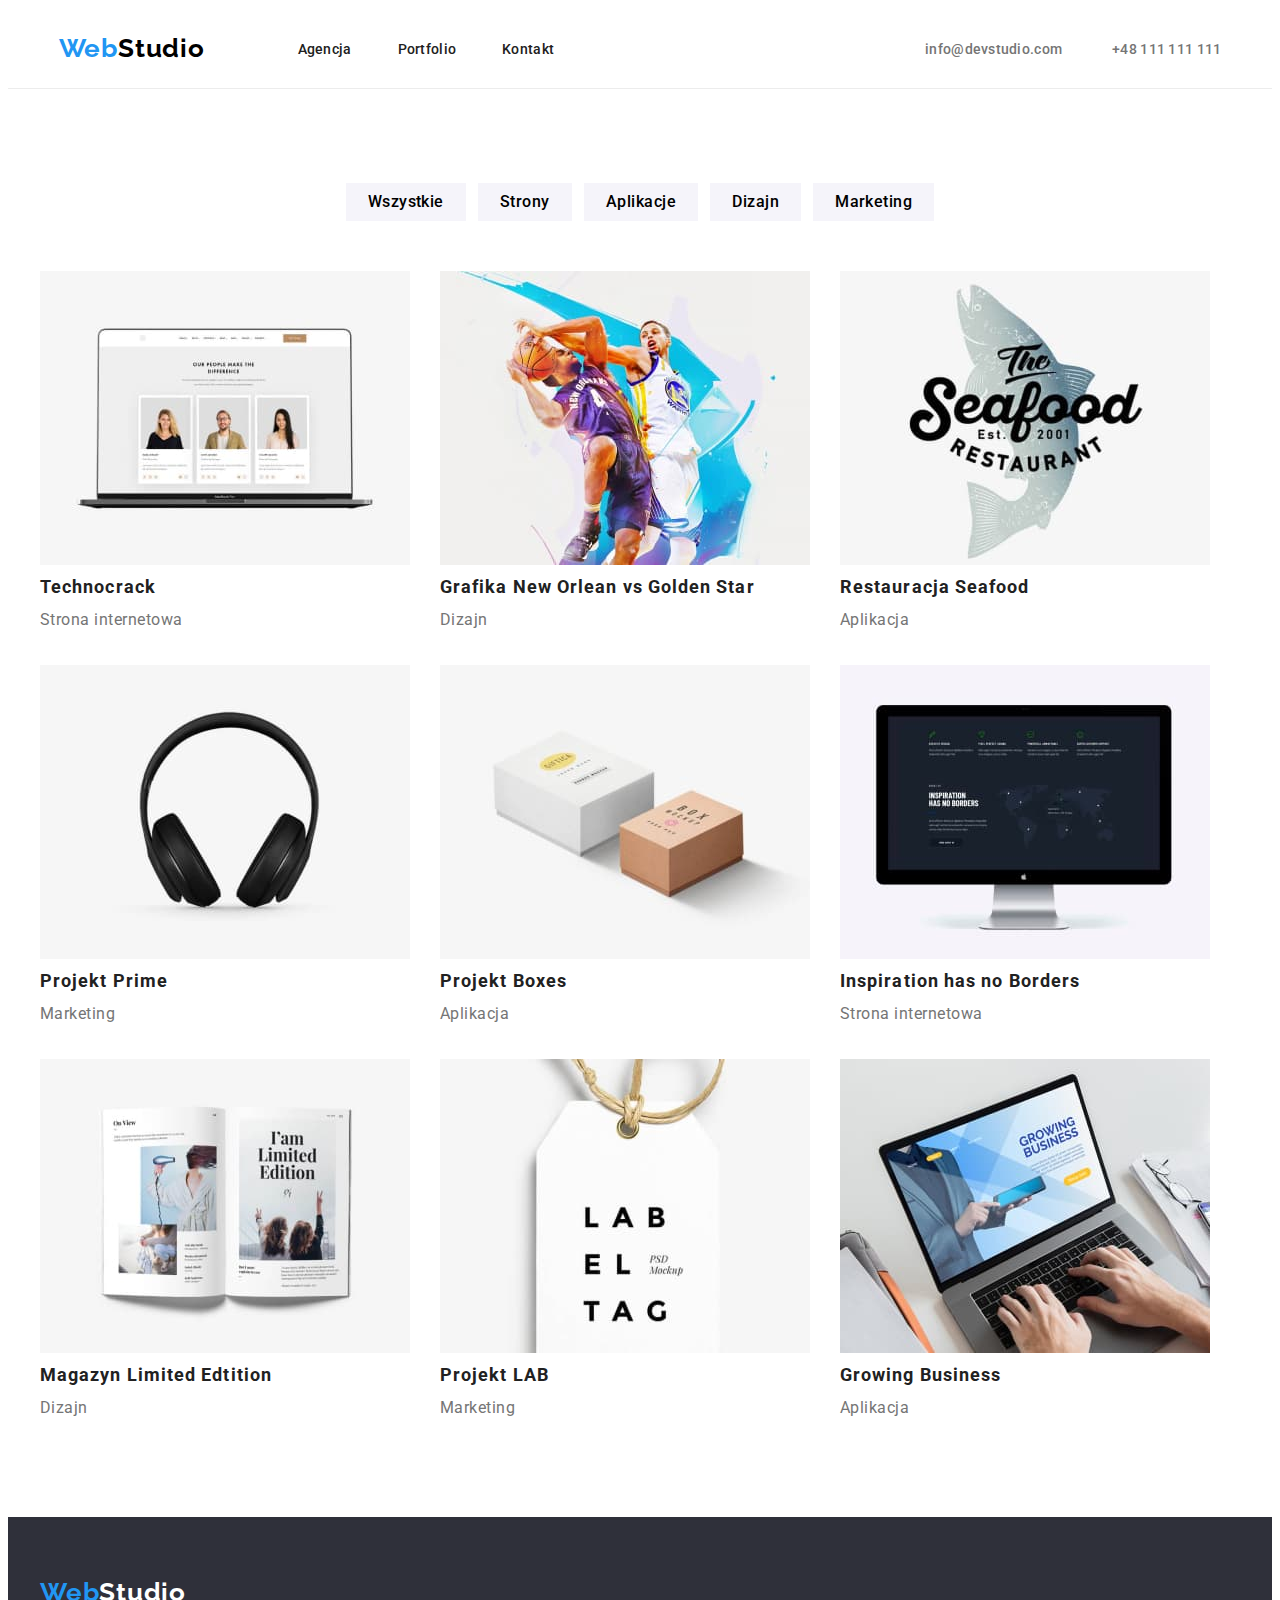
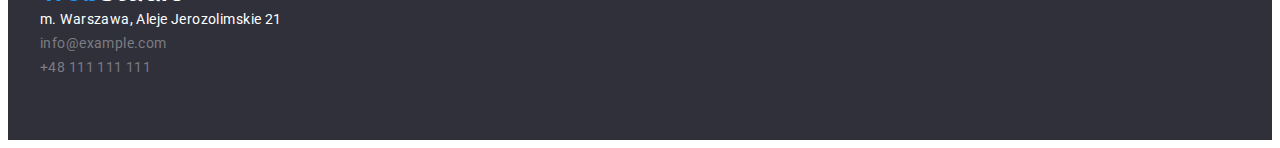
==== commit 079eb6e9: "romieszczono elementy w portfolio" ====
--- a/portfolio.html
+++ b/portfolio.html
@@ -44,124 +44,127 @@
 
     <main>
       <div class="container">
-        <!-- przyciski -->
-        <div class="portfolio-elements">
-          <ul class="list">
-            <li>
-              <button type="button" class="portfolio-button">Wszystkie</button>
-              <button type="button" class="portfolio-button">Strony</button>
-              <button type="button" class="portfolio-button">Aplikacje</button>
-              <button type="button" class="portfolio-button">Dizajn</button>
-              <button type="button" class="portfolio-button">Marketing</button>
-            </li>
-          </ul>
-        </div>
+        <section class="section">
+          <!-- przyciski -->
+          <div class="portfolio-elements buttons">
+            <ul class="list">
+              <li class="buttons-list">
+                <button type="button" class="portfolio-button">Wszystkie</button>
+                <button type="button" class="portfolio-button">Strony</button>
+                <button type="button" class="portfolio-button">Aplikacje</button>
+                <button type="button" class="portfolio-button">Dizajn</button>
+                <button type="button" class="portfolio-button">Marketing</button>
+              </li>
+            </ul>
+          </div>
 
-        <!-- elementy portfolio -->
-        <section class="portfolio-elements section">
-          <ul class="list">
-            <li>
-              <figure>
-                <img
-                  src="images/portfolio/technocrack.jpg"
-                  alt="technocrack"
-                  width="370"
-                  height="294"
-                />
-                <figcaption>
-                  <h3 class="portfolio-project">Technocrack</h3>
-                  <span class="portfolio-description">Strona internetowa</span>
-                </figcaption>
-              </figure>
-            </li>
-            <li>
-              <figure>
-                <img
-                  src="images/portfolio/basketball.jpg"
-                  alt="gra w koszykówkę"
-                  width="370"
-                  height="294"
-                />
-                <figcaption>
-                  <h3 class="portfolio-project">Grafika New Orlean vs Golden Star</h3>
-                  <span class="portfolio-description">Dizajn</span>
-                </figcaption>
-              </figure>
-            </li>
-            <li>
-              <figure>
-                <img
-                  src="images/portfolio/seafood.jpg"
-                  alt="restauracja z owocami morza"
-                  width="370"
-                  height="294"
-                />
-                <figcaption>
-                  <h3 class="portfolio-project">Restauracja Seafood</h3>
-                  <span class="portfolio-description">Aplikacja</span>
-                </figcaption>
-              </figure>
-            </li>
-            <li>
-              <figure>
-                <img
-                  src="images/portfolio/headphones.jpg"
-                  alt="słuchawki"
-                  width="370"
-                  height="294"
-                />
-                <figcaption>
-                  <h3 class="portfolio-project">Projekt Prime</h3>
-                  <span class="portfolio-description">Marketing</span>
-                </figcaption>
-              </figure>
-            </li>
-            <li>
-              <figure>
-                <img src="images/portfolio/boxes.jpg" alt="pudełka" width="370" height="294" />
-                <figcaption>
-                  <h3 class="portfolio-project">Projekt Boxes</h3>
-                  <span class="portfolio-description">Aplikacja</span>
-                </figcaption>
-              </figure>
-            </li>
-            <li>
-              <figure>
-                <img src="images/portfolio/monitor.jpg" alt="monitor" width="370" height="294" />
-                <figcaption>
-                  <h3 class="portfolio-project">Inspiration has no Borders</h3>
-                  <span class="portfolio-description">Strona internetowa</span>
-                </figcaption>
-              </figure>
-            </li>
-            <li>
-              <figure>
-                <img src="images/portfolio/book.jpg" alt="książka" width="370" height="294" />
-                <figcaption>
-                  <h3 class="portfolio-project">Magazyn Limited Edtition</h3>
-                  <span class="portfolio-description">Dizajn</span>
-                </figcaption>
-              </figure>
-            </li>
-            <li>
-              <figure>
-                <img src="images/portfolio/lab.jpg" alt="label tag" width="370" height="294" />
-                <figcaption>
-                  <h3 class="portfolio-project">Projekt LAB</h3>
-                  <span class="portfolio-description">Marketing</span>
-                </figcaption>
-              </figure>
-            </li>
-            <li>
-              <figure>
-                <img src="images/portfolio/laptop.jpg" alt="laptop" width="370" height="294" />
-                <figcaption>
-                  <h3 class="portfolio-project">Growing Business</h3>
-                  <span class="portfolio-description">Aplikacja</span>
-                </figcaption>
-              </figure>
-            </li>
-          </ul>
+          <!-- elementy portfolio -->
+
+          <div class="portfolio-elements-list">
+            <ul class="list portfolio-list">
+              <li>
+                <figure>
+                  <img
+                    src="images/portfolio/technocrack.jpg"
+                    alt="technocrack"
+                    width="370"
+                    height="294"
+                  />
+                  <figcaption>
+                    <h3 class="portfolio-project">Technocrack</h3>
+                    <span class="portfolio-description">Strona internetowa</span>
+                  </figcaption>
+                </figure>
+              </li>
+              <li>
+                <figure>
+                  <img
+                    src="images/portfolio/basketball.jpg"
+                    alt="gra w koszykówkę"
+                    width="370"
+                    height="294"
+                  />
+                  <figcaption>
+                    <h3 class="portfolio-project">Grafika New Orlean vs Golden Star</h3>
+                    <span class="portfolio-description">Dizajn</span>
+                  </figcaption>
+                </figure>
+              </li>
+              <li>
+                <figure>
+                  <img
+                    src="images/portfolio/seafood.jpg"
+                    alt="restauracja z owocami morza"
+                    width="370"
+                    height="294"
+                  />
+                  <figcaption>
+                    <h3 class="portfolio-project">Restauracja Seafood</h3>
+                    <span class="portfolio-description">Aplikacja</span>
+                  </figcaption>
+                </figure>
+              </li>
+              <li>
+                <figure>
+                  <img
+                    src="images/portfolio/headphones.jpg"
+                    alt="słuchawki"
+                    width="370"
+                    height="294"
+                  />
+                  <figcaption>
+                    <h3 class="portfolio-project">Projekt Prime</h3>
+                    <span class="portfolio-description">Marketing</span>
+                  </figcaption>
+                </figure>
+              </li>
+              <li>
+                <figure>
+                  <img src="images/portfolio/boxes.jpg" alt="pudełka" width="370" height="294" />
+                  <figcaption>
+                    <h3 class="portfolio-project">Projekt Boxes</h3>
+                    <span class="portfolio-description">Aplikacja</span>
+                  </figcaption>
+                </figure>
+              </li>
+              <li>
+                <figure>
+                  <img src="images/portfolio/monitor.jpg" alt="monitor" width="370" height="294" />
+                  <figcaption>
+                    <h3 class="portfolio-project">Inspiration has no Borders</h3>
+                    <span class="portfolio-description">Strona internetowa</span>
+                  </figcaption>
+                </figure>
+              </li>
+              <li>
+                <figure>
+                  <img src="images/portfolio/book.jpg" alt="książka" width="370" height="294" />
+                  <figcaption>
+                    <h3 class="portfolio-project">Magazyn Limited Edtition</h3>
+                    <span class="portfolio-description">Dizajn</span>
+                  </figcaption>
+                </figure>
+              </li>
+              <li>
+                <figure>
+                  <img src="images/portfolio/lab.jpg" alt="label tag" width="370" height="294" />
+                  <figcaption>
+                    <h3 class="portfolio-project">Projekt LAB</h3>
+                    <span class="portfolio-description">Marketing</span>
+                  </figcaption>
+                </figure>
+              </li>
+              <li>
+                <figure>
+                  <img src="images/portfolio/laptop.jpg" alt="laptop" width="370" height="294" />
+                  <figcaption>
+                    <h3 class="portfolio-project">Growing Business</h3>
+                    <span class="portfolio-description">Aplikacja</span>
+                  </figcaption>
+                </figure>
+              </li>
+            </ul>
+          </div>
         </section>
       </div>
     </main>
--- a/css/styles.css
+++ b/css/styles.css
@@ -244,6 +244,10 @@
 }
 
 /* portfolio buttons */
+.buttons {
+  margin-bottom: 50px;
+}
+
 .portfolio-button {
   font-family: 'Roboto', sans-serif;
   font-size: 16px;
@@ -252,15 +256,40 @@
   letter-spacing: 0.03em;
   border-style: none;
   background-color: var(--team-background-color);
+
+  /* hw-03 */
+  padding: 6px 22px;
+}
+
+.portfolio-button:not(:last-child) {
+  margin-right: 8px;
 }
 
 .portfolio-button:hover {
   background-color: var(--blue-text);
   color: var(--white);
   cursor: pointer;
+  box-shadow: 0px 3px 1px rgba(0, 0, 0, 0.1), 0px 1px 2px rgba(0, 0, 0, 0.08),
+    0px 2px 2px rgba(0, 0, 0, 0.12);
+  border-radius: 4px;
 }
 
 /* portfolio elements */
+.portfolio-elements-list {
+  display: flex;
+  justify-content: center;
+}
+
+.portfolio-list {
+  display: flex;
+  flex-wrap: wrap;
+  gap: 30px;
+}
+
+.portfolio-list figure {
+  margin: 0px;
+}
+
 .portfolio-project {
   font-size: 18px;
   font-weight: 700;
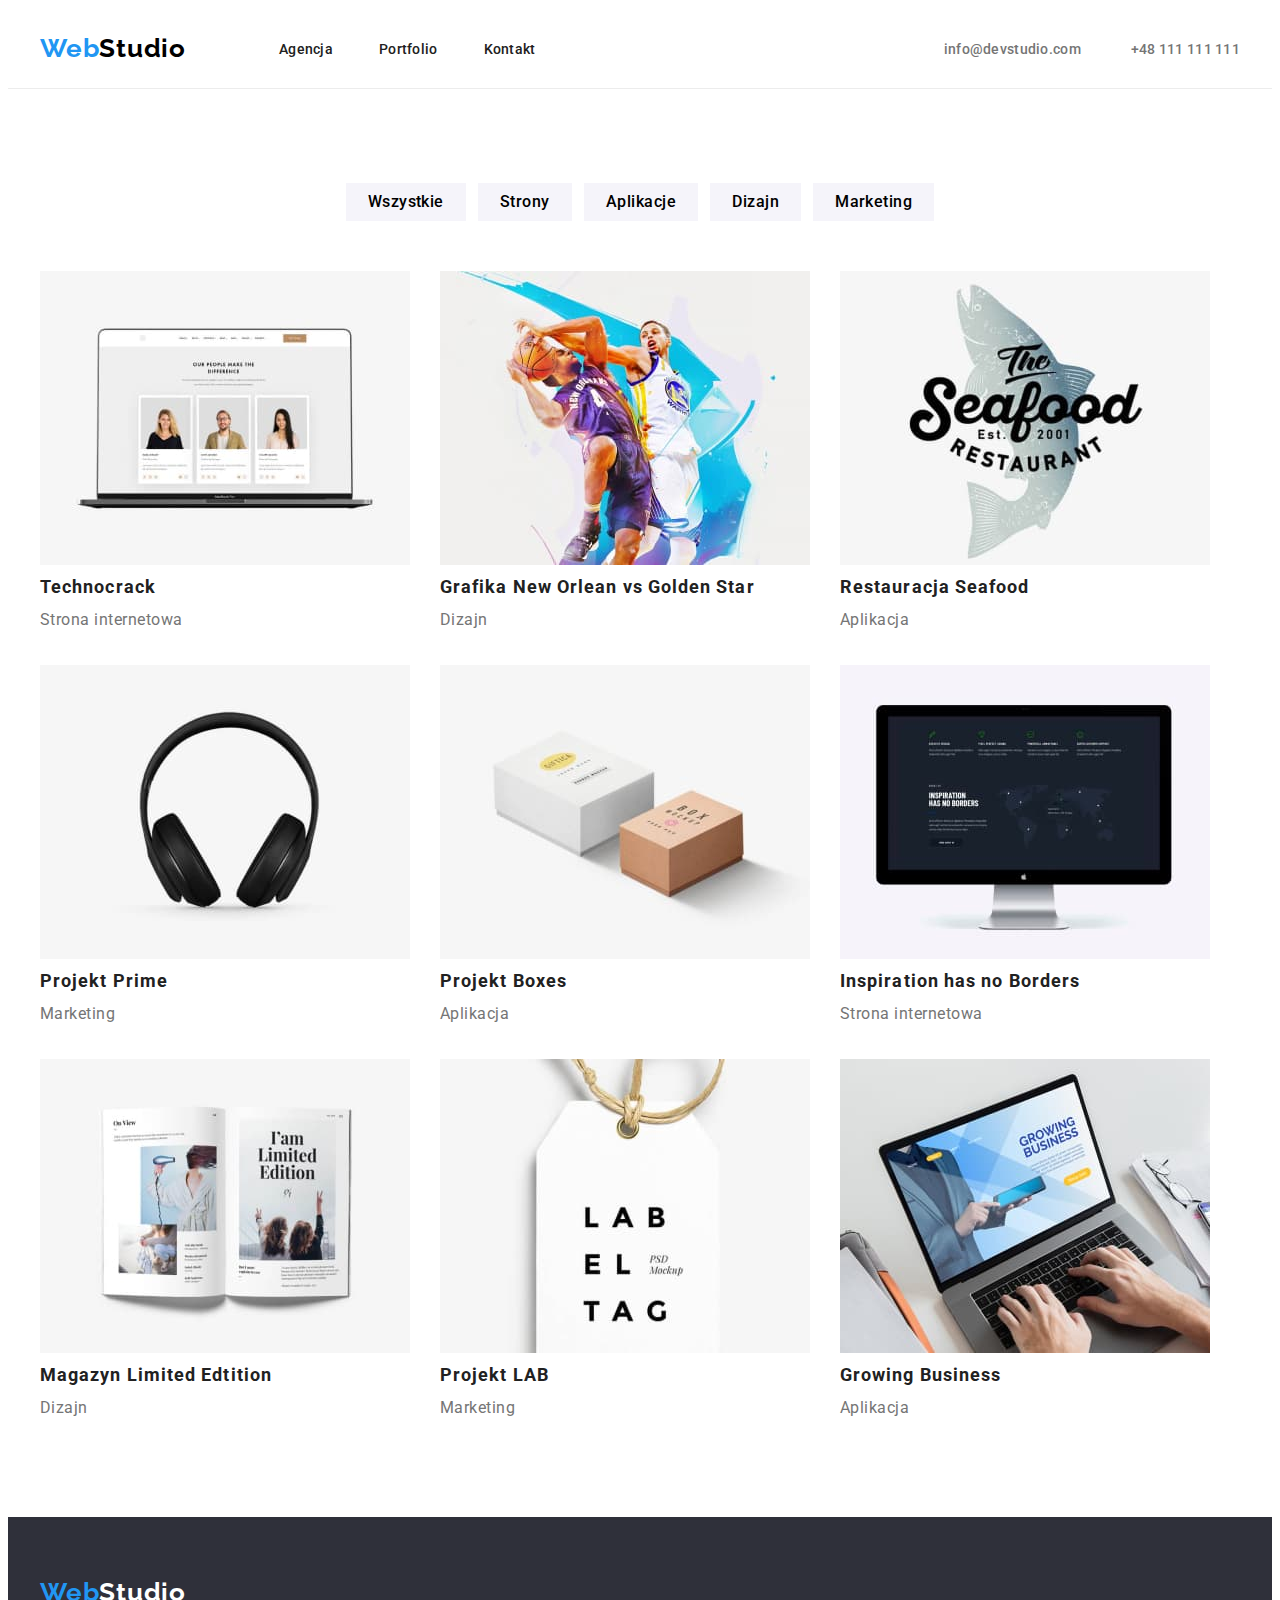
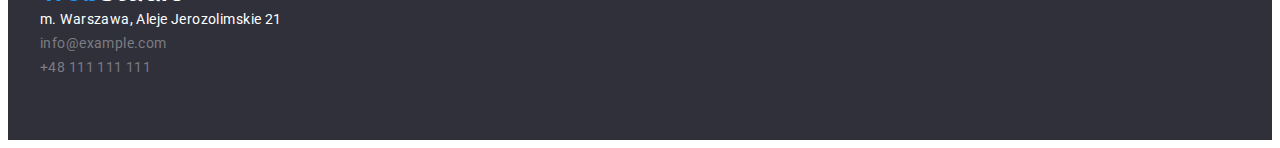
==== commit 30e371c9: "zmieniono kod w headerze" ====
--- a/portfolio.html
+++ b/portfolio.html
@@ -22,23 +22,29 @@
   </head>
   <body>
     <header class="header-border">
-      <div class="container header-nav">
-        <a href="index.html" class="logo"><span class="logo-blue">Web</span>Studio</a>
-        <nav>
-          <ul class="list nav-list">
-            <li><a href="index.html" class="nav-link">Agencja</a></li>
-            <li><a href="portfolio.html" class="nav-link">Portfolio</a></li>
-            <li><a href="#" class="nav-link">Kontakt</a></li>
-          </ul>
-        </nav>
-        <ul class="list header-contact">
-          <li>
-            <a href="mailto:info@devstudio.com" class="nav-link">info@devstudio.com</a>
-          </li>
-          <li>
-            <a href="tel:+48111111111" class="nav-link">+48 111 111 111</a>
-          </li>
-        </ul>
+      <div class="container">
+        <div class="links">
+          <div class="left-link">
+            <a href="index.html" class="logo"><span class="logo-blue">Web</span>Studio</a>
+            <nav>
+              <ul class="list nav-list">
+                <li><a href="index.html" class="nav-link">Agencja</a></li>
+                <li><a href="portfolio.html" class="nav-link">Portfolio</a></li>
+                <li><a href="#" class="nav-link">Kontakt</a></li>
+              </ul>
+            </nav>
+          </div>
+          <div class="right-link">
+            <ul class="list header-contact">
+              <li>
+                <a href="mailto:info@devstudio.com" class="nav-link">info@devstudio.com</a>
+              </li>
+              <li>
+                <a href="tel:+48111111111" class="nav-link">+48 111 111 111</a>
+              </li>
+            </ul>
+          </div>
+        </div>
       </div>
     </header>
 
--- a/css/styles.css
+++ b/css/styles.css
@@ -40,11 +40,16 @@
   border-bottom: 1px solid var(--headerBorder);
 }
 
-.header-nav {
+.links {
   display: flex;
   align-items: center;
-  justify-content: center;
+  justify-content: space-between;
   padding: 25px 0;
+}
+
+.left-link {
+  display: flex;
+  align-items: center;
 }
 
 .nav-list {
@@ -57,8 +62,6 @@
 
 .header-contact {
   display: flex;
-  justify-content: space-between;
-  margin-left: 371px;
 }
 
 .header-contact > li:not(:last-child) {
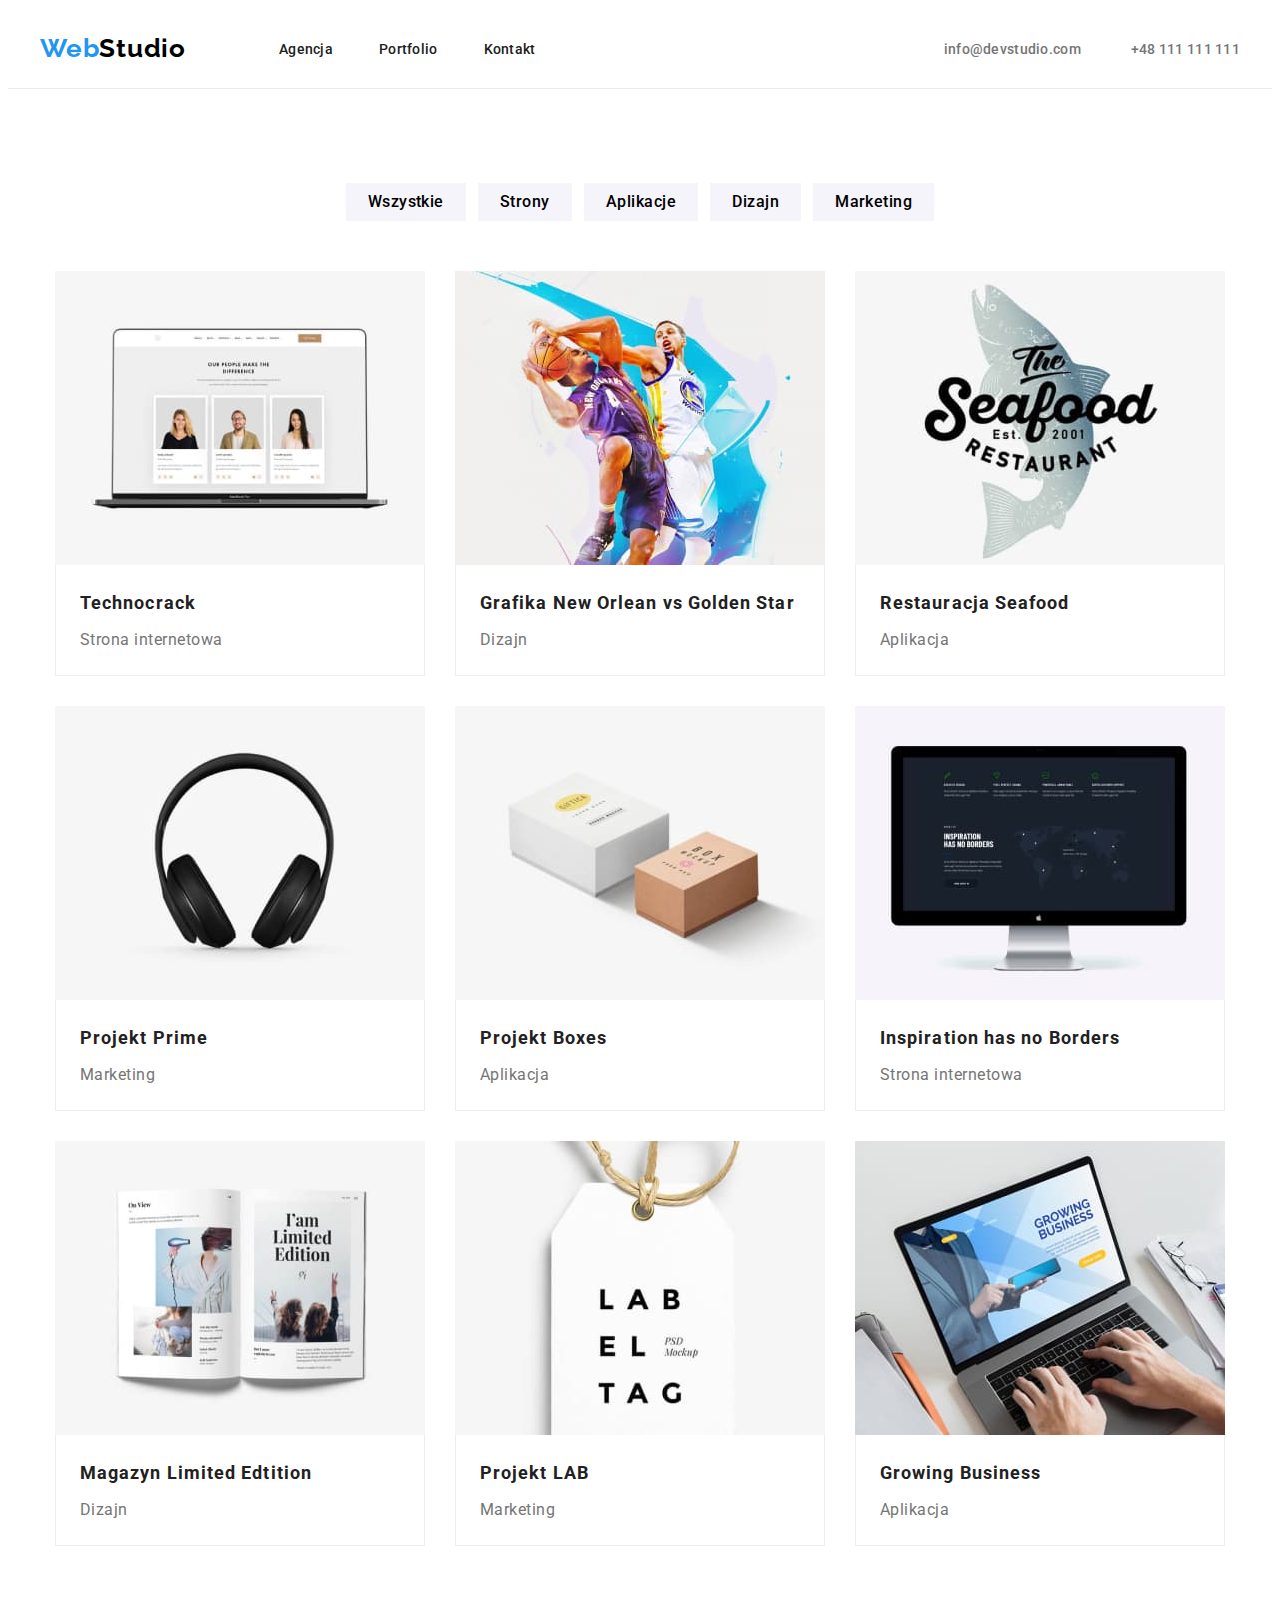
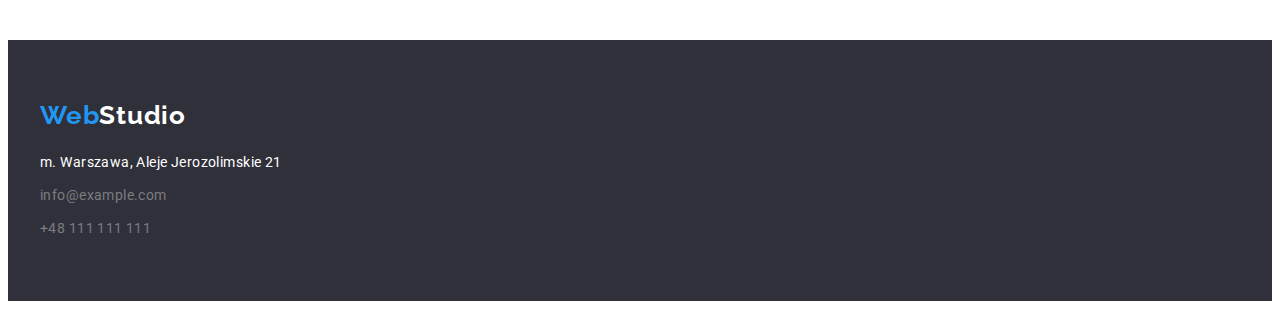
==== commit 1824f213: "skończono portfolio" ====
--- a/portfolio.html
+++ b/portfolio.html
@@ -66,111 +66,109 @@
 
           <!-- elementy portfolio -->
 
-          <div class="portfolio-elements-list">
-            <ul class="list portfolio-list">
-              <li>
-                <figure>
-                  <img
-                    src="images/portfolio/technocrack.jpg"
-                    alt="technocrack"
-                    width="370"
-                    height="294"
-                  />
-                  <figcaption>
-                    <h3 class="portfolio-project">Technocrack</h3>
-                    <span class="portfolio-description">Strona internetowa</span>
-                  </figcaption>
-                </figure>
-              </li>
-              <li>
-                <figure>
-                  <img
-                    src="images/portfolio/basketball.jpg"
-                    alt="gra w koszykówkę"
-                    width="370"
-                    height="294"
-                  />
-                  <figcaption>
-                    <h3 class="portfolio-project">Grafika New Orlean vs Golden Star</h3>
-                    <span class="portfolio-description">Dizajn</span>
-                  </figcaption>
-                </figure>
-              </li>
-              <li>
-                <figure>
-                  <img
-                    src="images/portfolio/seafood.jpg"
-                    alt="restauracja z owocami morza"
-                    width="370"
-                    height="294"
-                  />
-                  <figcaption>
-                    <h3 class="portfolio-project">Restauracja Seafood</h3>
-                    <span class="portfolio-description">Aplikacja</span>
-                  </figcaption>
-                </figure>
-              </li>
-              <li>
-                <figure>
-                  <img
-                    src="images/portfolio/headphones.jpg"
-                    alt="słuchawki"
-                    width="370"
-                    height="294"
-                  />
-                  <figcaption>
-                    <h3 class="portfolio-project">Projekt Prime</h3>
-                    <span class="portfolio-description">Marketing</span>
-                  </figcaption>
-                </figure>
-              </li>
-              <li>
-                <figure>
-                  <img src="images/portfolio/boxes.jpg" alt="pudełka" width="370" height="294" />
-                  <figcaption>
-                    <h3 class="portfolio-project">Projekt Boxes</h3>
-                    <span class="portfolio-description">Aplikacja</span>
-                  </figcaption>
-                </figure>
-              </li>
-              <li>
-                <figure>
-                  <img src="images/portfolio/monitor.jpg" alt="monitor" width="370" height="294" />
-                  <figcaption>
-                    <h3 class="portfolio-project">Inspiration has no Borders</h3>
-                    <span class="portfolio-description">Strona internetowa</span>
-                  </figcaption>
-                </figure>
-              </li>
-              <li>
-                <figure>
-                  <img src="images/portfolio/book.jpg" alt="książka" width="370" height="294" />
-                  <figcaption>
-                    <h3 class="portfolio-project">Magazyn Limited Edtition</h3>
-                    <span class="portfolio-description">Dizajn</span>
-                  </figcaption>
-                </figure>
-              </li>
-              <li>
-                <figure>
-                  <img src="images/portfolio/lab.jpg" alt="label tag" width="370" height="294" />
-                  <figcaption>
-                    <h3 class="portfolio-project">Projekt LAB</h3>
-                    <span class="portfolio-description">Marketing</span>
-                  </figcaption>
-                </figure>
-              </li>
-              <li>
-                <figure>
-                  <img src="images/portfolio/laptop.jpg" alt="laptop" width="370" height="294" />
-                  <figcaption>
-                    <h3 class="portfolio-project">Growing Business</h3>
-                    <span class="portfolio-description">Aplikacja</span>
-                  </figcaption>
-                </figure>
-              </li>
-            </ul>
-          </div>
+          <ul class="list portfolio-list">
+            <li>
+              <figure>
+                <img
+                  src="images/portfolio/technocrack.jpg"
+                  alt="technocrack"
+                  width="370"
+                  height="294"
+                />
+                <figcaption>
+                  <h3 class="portfolio-project">Technocrack</h3>
+                  <span class="portfolio-description">Strona internetowa</span>
+                </figcaption>
+              </figure>
+            </li>
+            <li>
+              <figure>
+                <img
+                  src="images/portfolio/basketball.jpg"
+                  alt="gra w koszykówkę"
+                  width="370"
+                  height="294"
+                />
+                <figcaption>
+                  <h3 class="portfolio-project">Grafika New Orlean vs Golden Star</h3>
+                  <span class="portfolio-description">Dizajn</span>
+                </figcaption>
+              </figure>
+            </li>
+            <li>
+              <figure>
+                <img
+                  src="images/portfolio/seafood.jpg"
+                  alt="restauracja z owocami morza"
+                  width="370"
+                  height="294"
+                />
+                <figcaption>
+                  <h3 class="portfolio-project">Restauracja Seafood</h3>
+                  <span class="portfolio-description">Aplikacja</span>
+                </figcaption>
+              </figure>
+            </li>
+            <li>
+              <figure>
+                <img
+                  src="images/portfolio/headphones.jpg"
+                  alt="słuchawki"
+                  width="370"
+                  height="294"
+                />
+                <figcaption>
+                  <h3 class="portfolio-project">Projekt Prime</h3>
+                  <span class="portfolio-description">Marketing</span>
+                </figcaption>
+              </figure>
+            </li>
+            <li>
+              <figure>
+                <img src="images/portfolio/boxes.jpg" alt="pudełka" width="370" height="294" />
+                <figcaption>
+                  <h3 class="portfolio-project">Projekt Boxes</h3>
+                  <span class="portfolio-description">Aplikacja</span>
+                </figcaption>
+              </figure>
+            </li>
+            <li>
+              <figure>
+                <img src="images/portfolio/monitor.jpg" alt="monitor" width="370" height="294" />
+                <figcaption>
+                  <h3 class="portfolio-project">Inspiration has no Borders</h3>
+                  <span class="portfolio-description">Strona internetowa</span>
+                </figcaption>
+              </figure>
+            </li>
+            <li>
+              <figure>
+                <img src="images/portfolio/book.jpg" alt="książka" width="370" height="294" />
+                <figcaption>
+                  <h3 class="portfolio-project">Magazyn Limited Edtition</h3>
+                  <span class="portfolio-description">Dizajn</span>
+                </figcaption>
+              </figure>
+            </li>
+            <li>
+              <figure>
+                <img src="images/portfolio/lab.jpg" alt="label tag" width="370" height="294" />
+                <figcaption>
+                  <h3 class="portfolio-project">Projekt LAB</h3>
+                  <span class="portfolio-description">Marketing</span>
+                </figcaption>
+              </figure>
+            </li>
+            <li>
+              <figure>
+                <img src="images/portfolio/laptop.jpg" alt="laptop" width="370" height="294" />
+                <figcaption>
+                  <h3 class="portfolio-project">Growing Business</h3>
+                  <span class="portfolio-description">Aplikacja</span>
+                </figcaption>
+              </figure>
+            </li>
+          </ul>
         </section>
       </div>
     </main>
--- a/css/styles.css
+++ b/css/styles.css
@@ -9,6 +9,7 @@
   --darkGrey-background-color: #2f303a;
   --lightGrey-background-color: #e5e5e5;
   --headerBorder: #ececec;
+  --greyBorderPortfolio: #eeeeee;
 }
 
 body {
@@ -68,7 +69,7 @@
   margin-right: 50px;
 }
 
-/* logo */
+/* LOGO */
 .logo {
   font-family: Raleway;
   font-weight: 700;
@@ -88,6 +89,7 @@
 
 .logo-white {
   color: var(--white);
+  margin-right: 0;
 }
 
 .nav-link {
@@ -108,7 +110,7 @@
   color: var(--blue-text);
 }
 
-/* title */
+/* TITLE */
 .title-description {
   color: var(--white);
   text-align: center;
@@ -153,13 +155,14 @@
   cursor: pointer;
 }
 
-/* advantages */
+/* ADVANTAGES */
 .section-special {
   padding-top: 94px;
 }
 
 .advantages-main {
   display: flex;
+  justify-content: center;
   gap: 30px;
 }
 
@@ -168,6 +171,7 @@
   font-weight: 700;
   letter-spacing: 0.03em;
   line-height: 1.17;
+  padding-bottom: 10px;
 }
 
 .advantages-desc {
@@ -180,9 +184,10 @@
   width: 270px;
 }
 
-/* what we do */
+/* WHAT WE DO */
 .what-we-do-images-list {
   display: flex;
+  justify-content: center;
   gap: 30px;
 }
 
@@ -190,7 +195,7 @@
   text-align: center;
 }
 
-/* title page headers */
+/* TITLE PAGE HEADERS */
 .heading {
   font-size: 36px;
   letter-spacing: 0.03em;
@@ -200,7 +205,7 @@
   margin-bottom: 50px;
 }
 
-/* team */
+/* TEAM */
 .team-list {
   display: flex;
   justify-content: center;
@@ -241,12 +246,12 @@
   padding-bottom: 30px;
 }
 
-/* portfolio */
+/* PORTFOLIO */
 .portfolio-elements {
   text-align: center;
 }
 
-/* portfolio buttons */
+/* PORTFOLIO BUTTONS */
 .buttons {
   margin-bottom: 50px;
 }
@@ -277,20 +282,29 @@
   border-radius: 4px;
 }
 
-/* portfolio elements */
-.portfolio-elements-list {
-  display: flex;
+.portfolio-list {
+  display: flex;
+  flex-wrap: wrap;
   justify-content: center;
-}
-
-.portfolio-list {
-  display: flex;
-  flex-wrap: wrap;
   gap: 30px;
 }
 
 .portfolio-list figure {
   margin: 0px;
+}
+
+.portfolio-list figcaption {
+  border: 1px var(--greyBorderPortfolio) solid;
+  border-top: 0;
+  padding: 20px 24px;
+}
+
+.portfolio-list img {
+  display: block;
+}
+
+.portfolio-list h3 {
+  padding-bottom: 4px;
 }
 
 .portfolio-project {
@@ -307,7 +321,7 @@
   color: var(--light-grey);
 }
 
-/* footer */
+/* FOOTER */
 .contact .container {
   padding: 60px 0px;
 }
@@ -323,6 +337,11 @@
   font-size: 14px;
   line-height: 1.71;
   letter-spacing: 0.03em;
+  display: inline-block;
+}
+
+.contact-page-link:nth-child(2) {
+  padding: 9px 0;
 }
 
 .address-info {
@@ -330,6 +349,7 @@
   font-size: 14px;
   line-height: 1.71;
   letter-spacing: 0.03em;
+  padding-top: 20px;
 }
 
 .contact-page-link:hover,
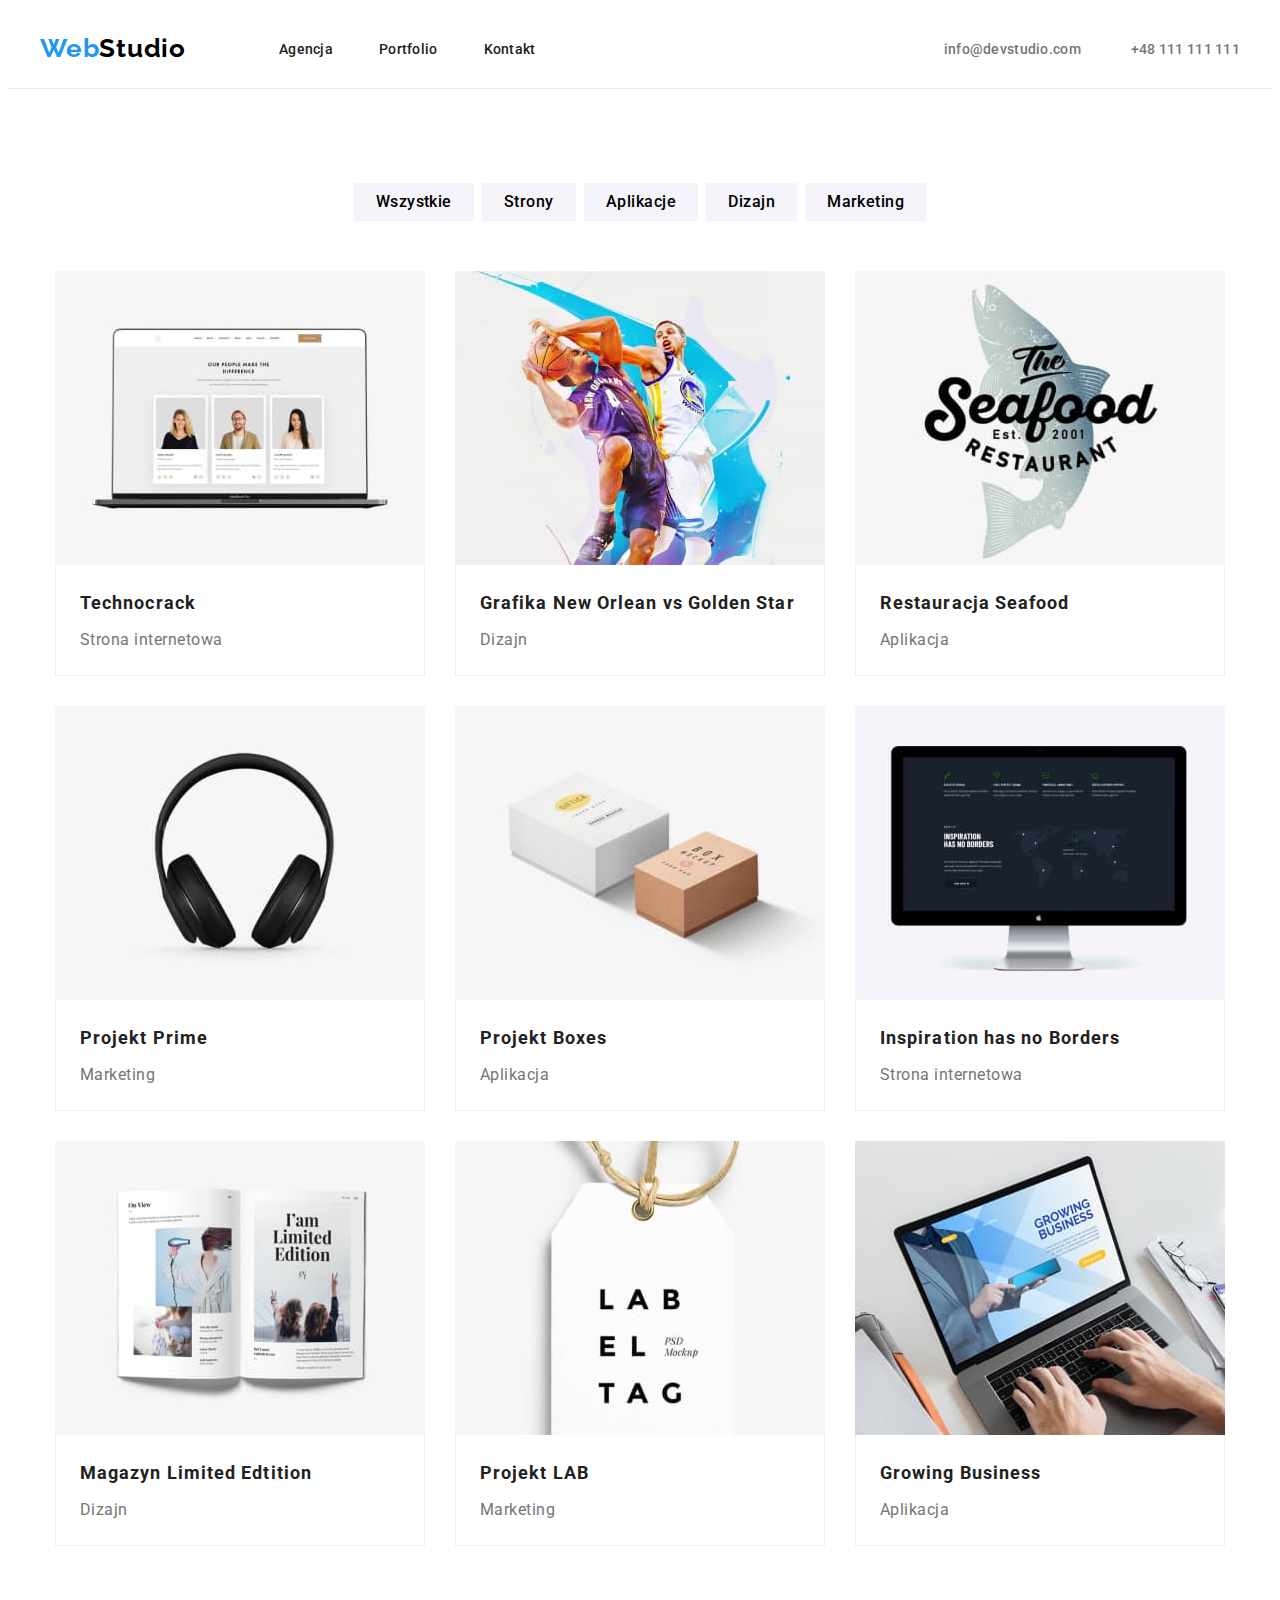
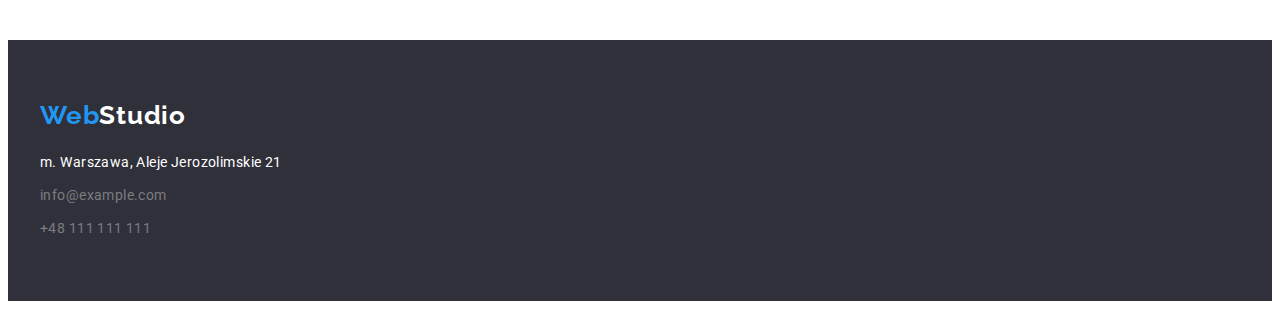
==== commit a5c90ed0: "poprawa pracy domowej" ====
--- a/portfolio.html
+++ b/portfolio.html
@@ -53,14 +53,12 @@
         <section class="section">
           <!-- przyciski -->
           <div class="portfolio-elements buttons">
-            <ul class="list">
-              <li class="buttons-list">
-                <button type="button" class="portfolio-button">Wszystkie</button>
-                <button type="button" class="portfolio-button">Strony</button>
-                <button type="button" class="portfolio-button">Aplikacje</button>
-                <button type="button" class="portfolio-button">Dizajn</button>
-                <button type="button" class="portfolio-button">Marketing</button>
-              </li>
+            <ul class="list buttons-list">
+              <li><button type="button" class="portfolio-button">Wszystkie</button></li>
+              <li><button type="button" class="portfolio-button">Strony</button></li>
+              <li><button type="button" class="portfolio-button">Aplikacje</button></li>
+              <li><button type="button" class="portfolio-button">Dizajn</button></li>
+              <li><button type="button" class="portfolio-button">Marketing</button></li>
             </ul>
           </div>
 
--- a/css/styles.css
+++ b/css/styles.css
@@ -33,6 +33,7 @@
 
 .container {
   width: 1200px;
+  padding: 0 15px;
   margin-left: auto;
   margin-right: auto;
 }
@@ -55,18 +56,12 @@
 
 .nav-list {
   display: flex;
-}
-
-.nav-list > li:not(:last-child) {
-  margin-right: 46px;
+  gap: 46px;
 }
 
 .header-contact {
   display: flex;
-}
-
-.header-contact > li:not(:last-child) {
-  margin-right: 50px;
+  gap: 50px;
 }
 
 /* LOGO */
@@ -256,6 +251,12 @@
   margin-bottom: 50px;
 }
 
+.buttons-list {
+  display: flex;
+  justify-content: center;
+  gap: 8px;
+}
+
 .portfolio-button {
   font-family: 'Roboto', sans-serif;
   font-size: 16px;
@@ -267,10 +268,6 @@
 
   /* hw-03 */
   padding: 6px 22px;
-}
-
-.portfolio-button:not(:last-child) {
-  margin-right: 8px;
 }
 
 .portfolio-button:hover {
